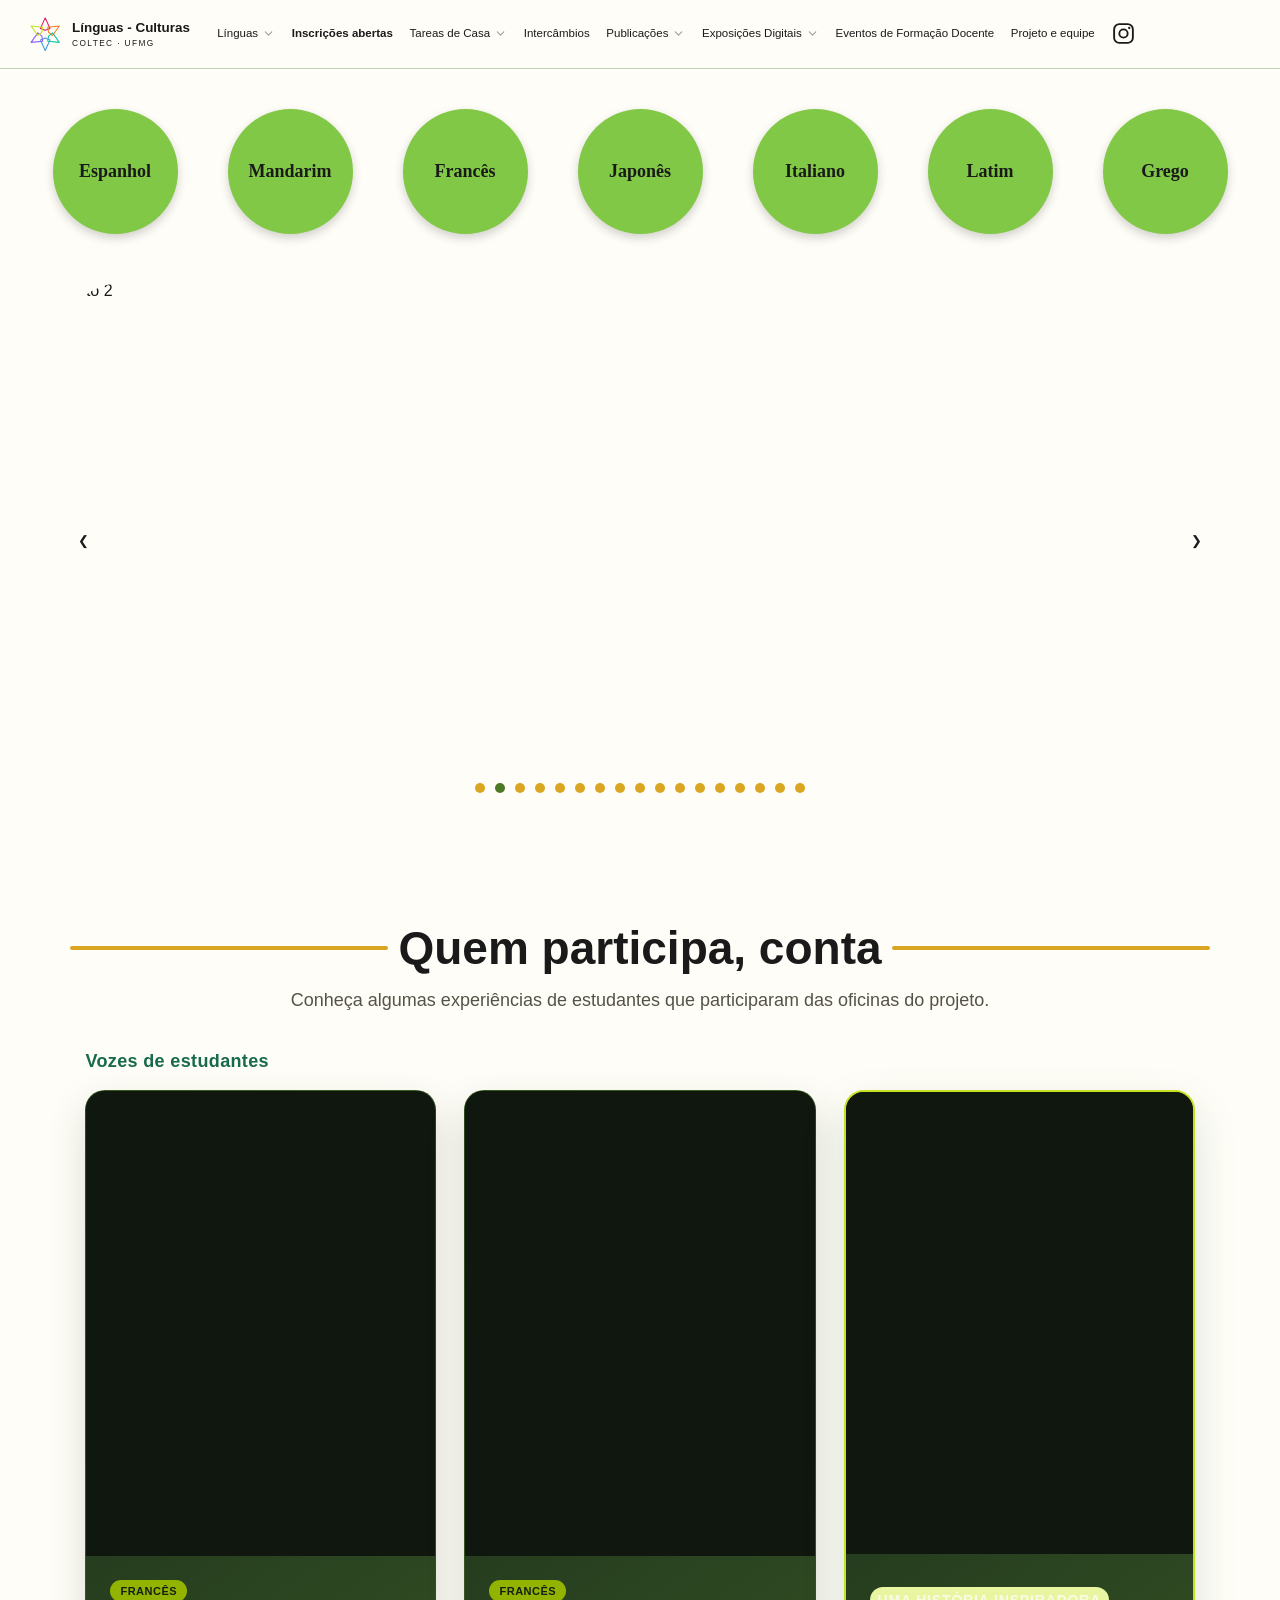
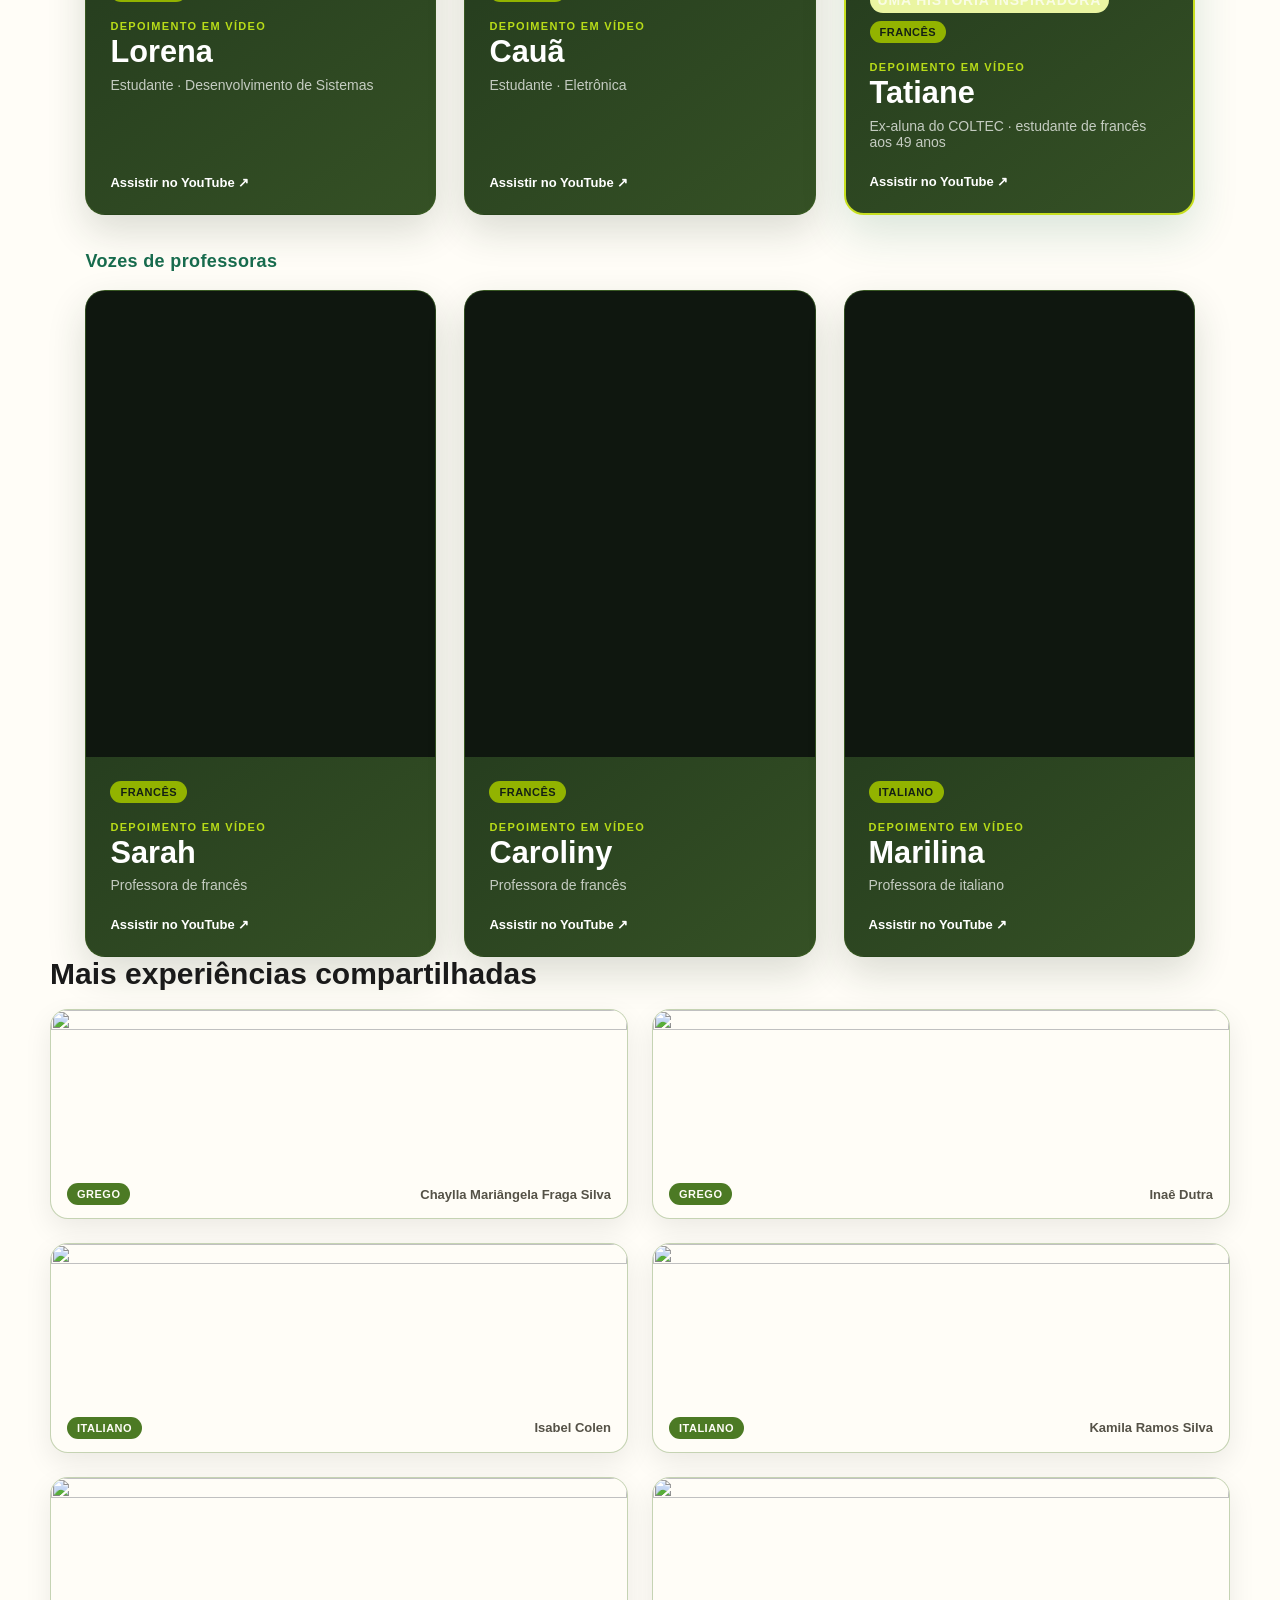
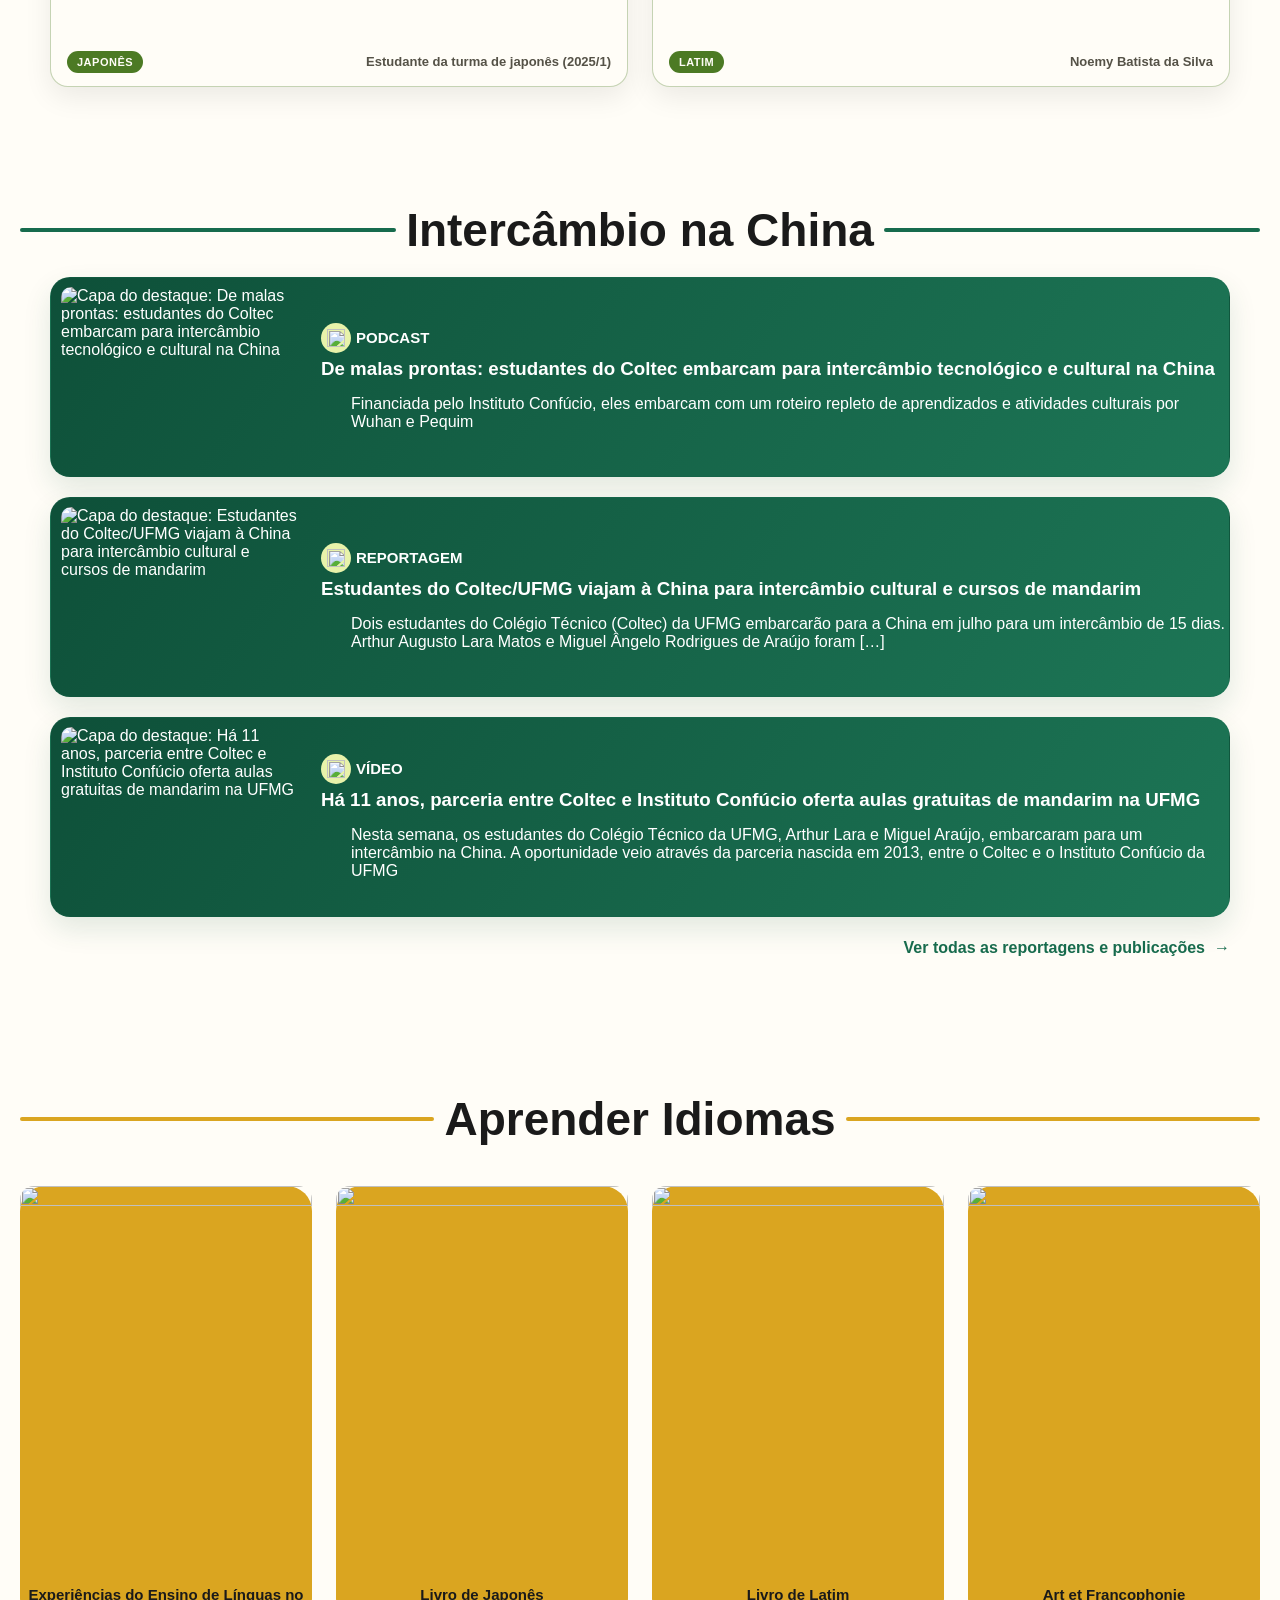
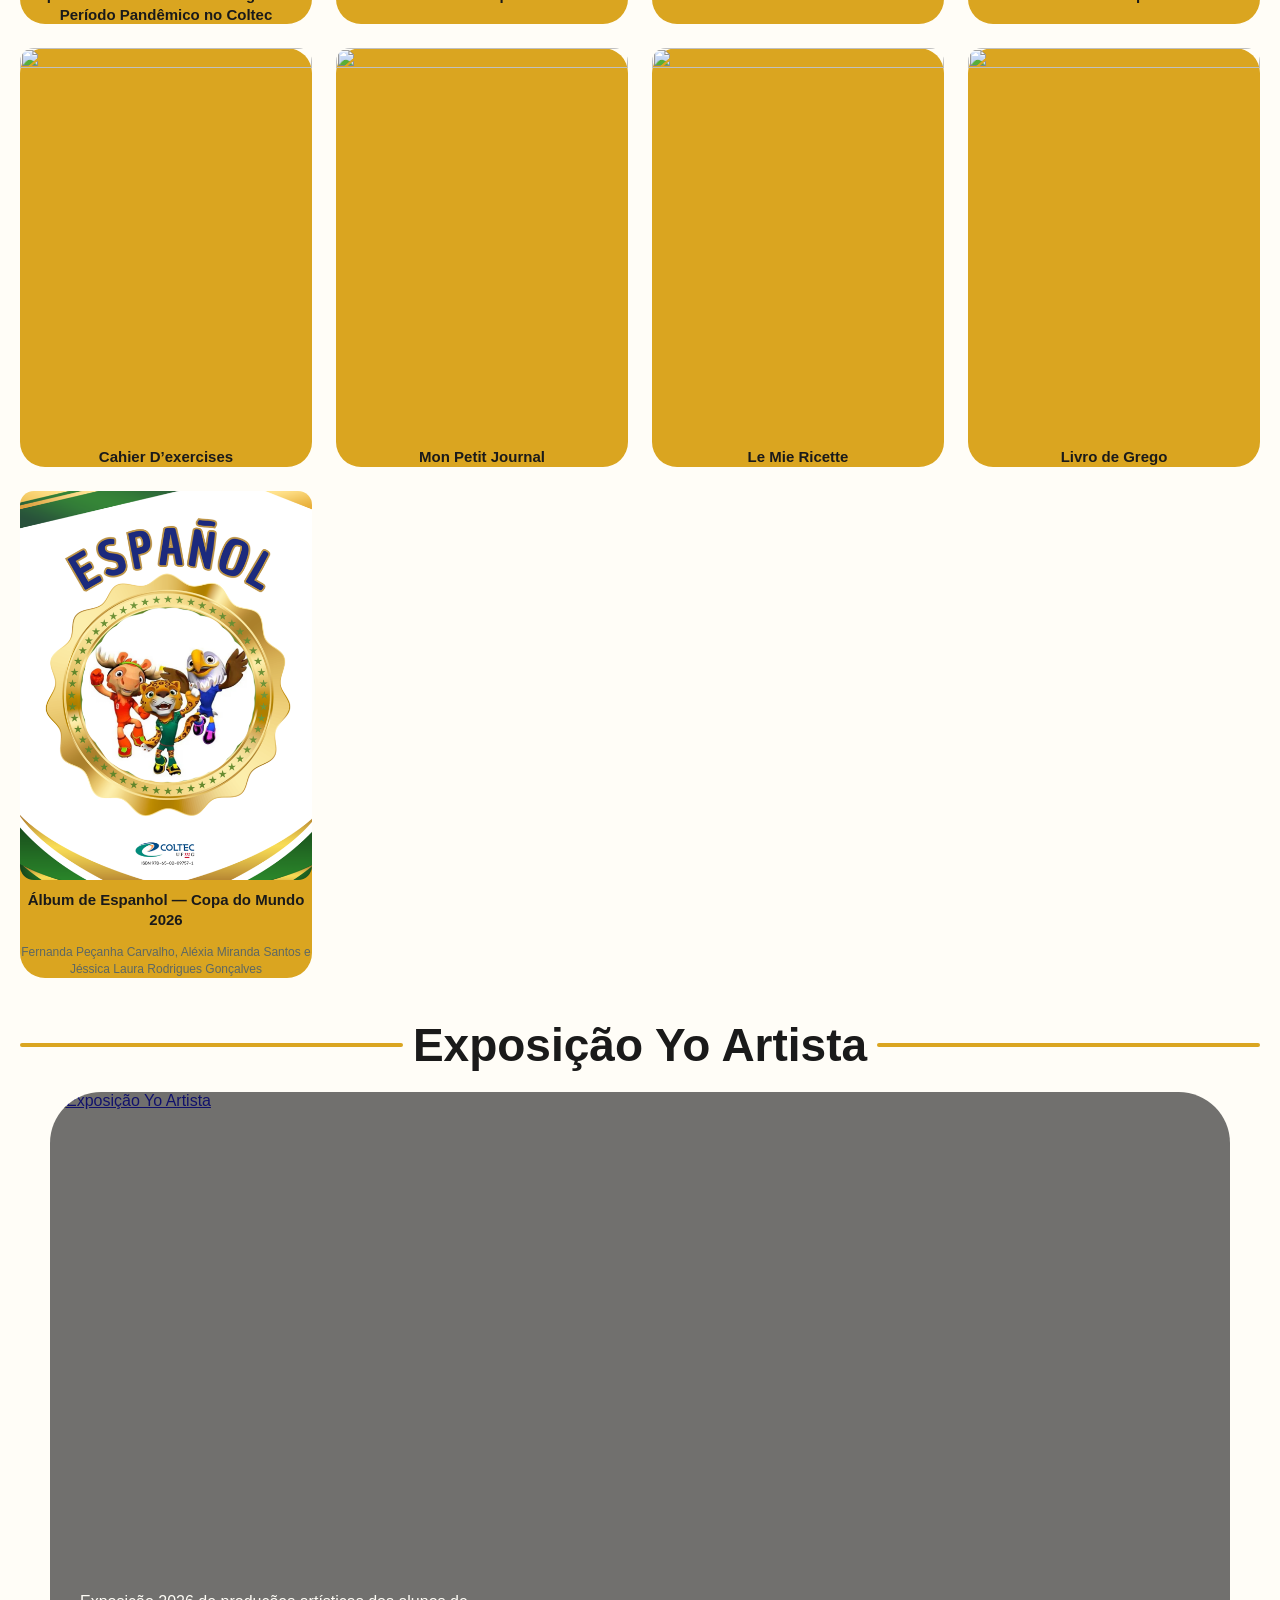
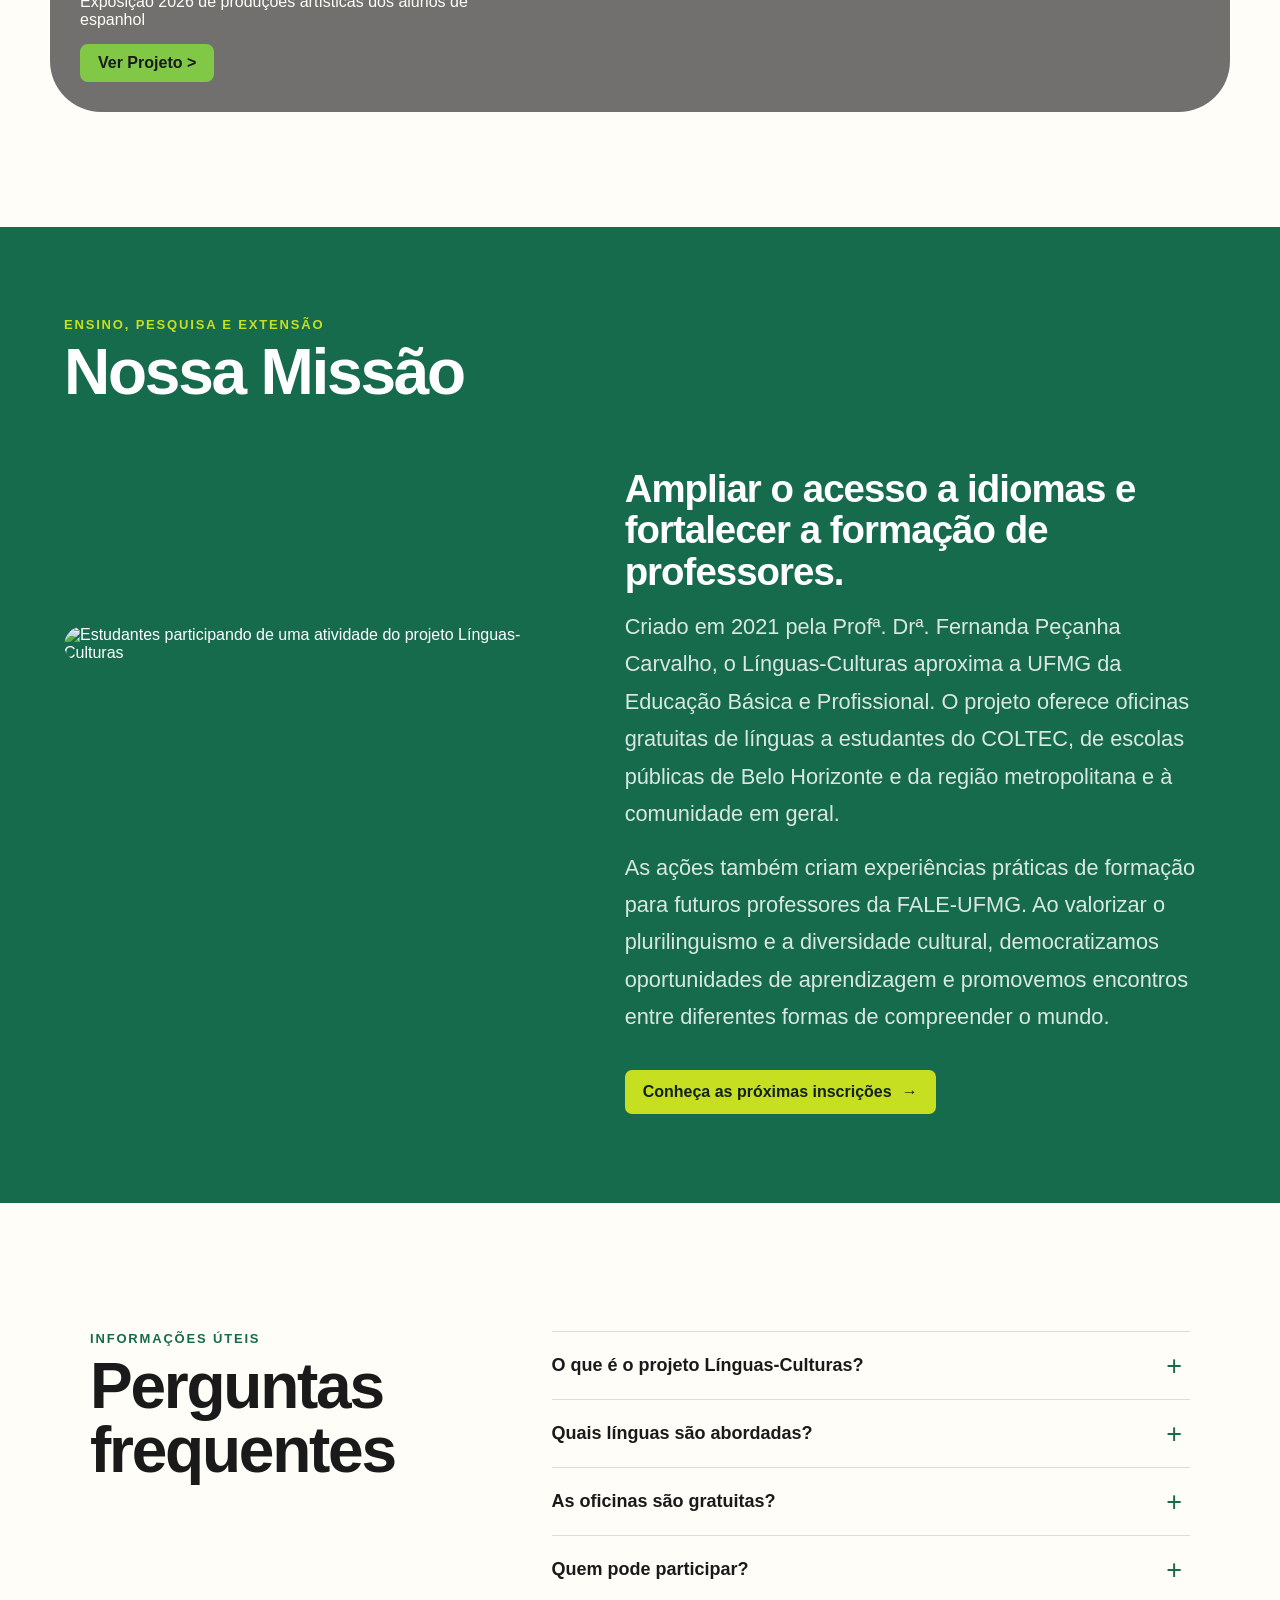
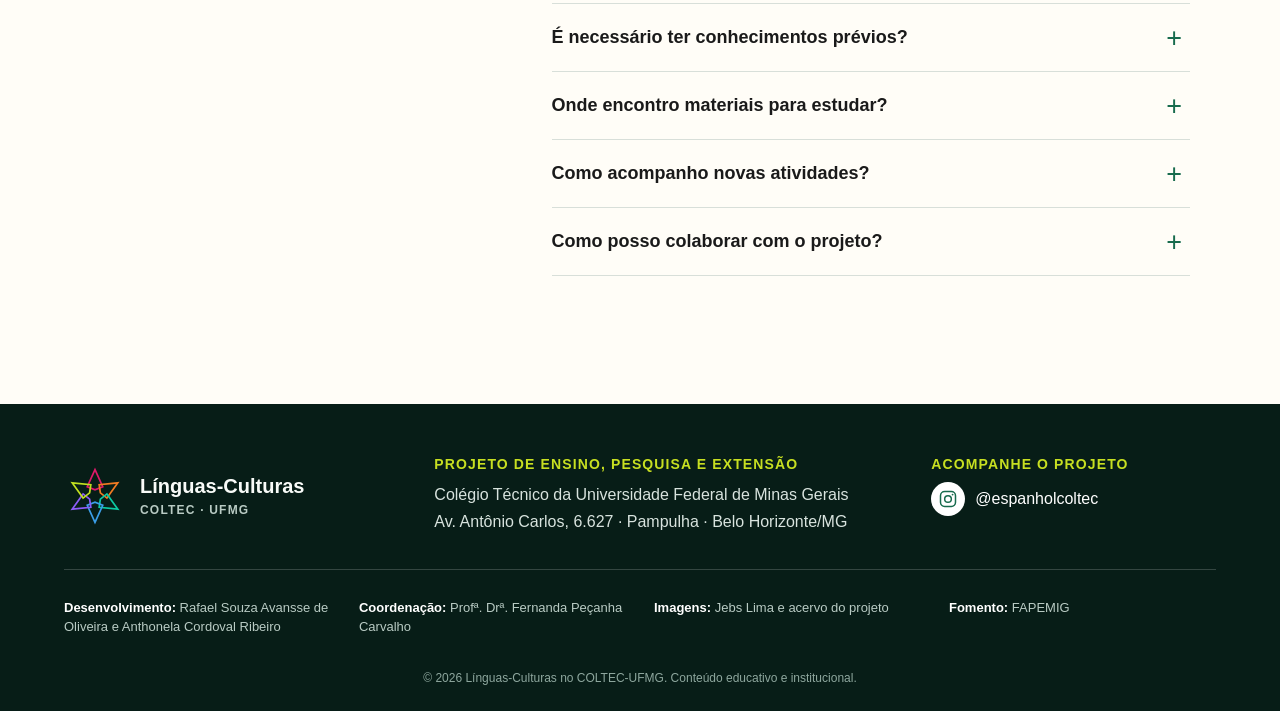
==== index.html @ 0e310c82 "Solicitações da Maestra" ====
<!DOCTYPE html>
<!--─── HTML ────────────────────────────────────────-->
<html lang="pt-BR">

<head>
  <meta charset="UTF-8" />
  <meta name="viewport" content="width=device-width, initial-scale=1.0" />
  <title>Línguas e Culturas — COLTEC · UFMG</title>
  <link rel="preconnect" href="https://fonts.googleapis.com">
  <link rel="preconnect" href="https://fonts.gstatic.com" crossorigin>
  <link href="https://fonts.googleapis.com/css2?family=Miranda+Sans:ital,wght@0,400..700;1,400..700&display=swap" rel="stylesheet">
<!--─── CSS ────────────────────────────────────────-->
<link rel="stylesheet" href="assets/css/index.css">
<link rel="stylesheet" href="assets/css/depoimentos.css">
</head>

  <!--INICIO DO CORPO DA PAGINA-->
<body>
    <!--Cabecalho-->
  <div data-site-header></div><script src="assets/js/site-header.js"></script>

  <section class="seletor-idiomas" aria-label="Escolha um idioma">
    <div class="filtro-idiomas fade-up">
      <a href="idioma-espanhol.html" class="circulo espanhol"><div class="circulo-inner"><div class="frente">Espanhol</div><div class="verso"></div></div></a>
      <a href="idioma-mandarim.html" class="circulo mandarim"><div class="circulo-inner"><div class="frente">Mandarim</div><div class="verso"></div></div></a>
      <a href="id-frances.html" class="circulo frances"><div class="circulo-inner"><div class="frente">Francês</div><div class="verso"></div></div></a>
      <a href="idioma-japones.html" class="circulo japones"><div class="circulo-inner"><div class="frente">Japonês</div><div class="verso"></div></div></a>
      <a href="idioma-italiano.html" class="circulo italiano"><div class="circulo-inner"><div class="frente">Italiano</div><div class="verso"></div></div></a>
      <a href="idioma-latim.html" class="circulo latim"><div class="circulo-inner"><div class="frente">Latim</div><div class="verso"></div></div></a>
      <a href="idioma-grego.html" class="circulo grego"><div class="circulo-inner"><div class="frente">Grego</div><div class="verso"></div></div></a>
    </div>
  </section>

  <!--Carrossel-->
  <section class="carrossel">
    <div class="custom-carousel">
      <div class="custom-track">
        <div class="carousel-slide foto-1"><img src="assets/fotos-carrossel/fernanda.webp" alt="Foto 1" /></div>
        <div class="carousel-slide foto-2"><img src="assets/fotos-carrossel/ana_ceu.webp" alt="Foto 2" /></div>
        <div class="carousel-slide foto-3"><img src="assets/fotos-carrossel/anthonela.webp" alt="Foto 3" /></div>
        <div class="carousel-slide foto-4"><img src="assets/fotos-carrossel/duda.webp" alt="Foto 4" /></div>
        <div class="carousel-slide foto-5"><img src="assets/fotos-carrossel/grego.webp" alt="Foto 5" /></div>
        <div class="carousel-slide foto-7"><img src="assets/fotos-carrossel/henrico (1).webp" alt="Foto 7" /></div>
        <div class="carousel-slide foto-8"><img src="assets/fotos-carrossel/japones (1).webp" alt="Foto 8" /></div>
        <div class="carousel-slide foto-9"><img src="assets/fotos-carrossel/jessica (1).webp" alt="Foto 9" /></div>
        <div class="carousel-slide foto-10"><img src="assets/fotos-carrossel/marilina.webp" alt="Foto 10" /></div>
        <div class="carousel-slide foto-11"><img src="assets/fotos-carrossel/pam.webp" alt="Foto 11" /></div>
        <div class="carousel-slide foto-12"><img src="assets/fotos-carrossel/ricardo.webp" alt="Foto 12" /></div>
        <div class="carousel-slide foto-13"><img src="assets/fotos-carrossel/carol.jpg" alt="Foto 13" /></div>
        <div class="carousel-slide foto-14"><img src="assets/fotos-carrossel/daniele.jpg" alt="Foto 14" /></div>
        <div class="carousel-slide foto-15"><img src="assets/fotos-carrossel/IMG_4451-_1_.png" alt="Foto 15" /></div>
        <div class="carousel-slide foto-16"><img src="assets/fotos-carrossel/jebs.jpg" alt="Foto 16" /></div>
        <div class="carousel-slide foto-17"><img src="assets/fotos-carrossel/rafael.png" alt="Foto 17" /></div>
        <div class="carousel-slide foto-18"><img src="assets/fotos-carrossel/carol-grego.jpg" alt="Foto 18" /></div>
      </div>
      <div class="carousel-dots"> </div>
      <button class="carousel-prev" type="button" aria-label="Foto anterior">❮</button>
      <button class="carousel-next" type="button" aria-label="Próxima foto">❯</button>
    </div>
  </section>

  <div data-depoimentos-section data-idioma="todos"></div>

  <h1 id="titulo-destaques" class="subtitulo subtitulo-intercambio">Intercâmbio na China</h1>
  <section class="secao-destaques" aria-labelledby="titulo-destaques">
    <div id="lista-destaques" aria-live="polite"></div>
    <a class="destaques-link" href="reportagens.html">Ver todas as reportagens e publicações <span aria-hidden="true">→</span></a>
  </section>

  <!--SUBTITULO LIVROS DIDATICOS-->
  <h1 class="subtitulo">Aprender Idiomas</h1>

  <!--LIVROS DIDATICOS-->
  <section class="secaoCatalogo">

    <a href="https://canva.link/788x2d17g5bq5nb" class="livro pandemico">
      <img src="assets/capas/Experiências Ensino.png" class="imgCard">
      <h3>Experiências do Ensino de Línguas no Período Pandêmico no Coltec</h3>
    </a>
            
    <a href="https://www.canva.com/design/DAGtP_79ueA/U49dBBzpc4t1j-dWX_SzJw/watch" class="livro japones">
      <img src="assets/capas/Japonês.png" class="imgCard">
        <h3>Livro de Japonês</h3>
    </a>

    <a href="https://www.canva.com/design/DAG1BTAJ6g4/Dkw4XLGzykUfz0pf45yYiQ/view?utm_content=DAG1BTAJ6g4&utm_campaign=designshare&utm_medium=link&utm_source=viewer" class="livro latim">
        <img src="assets/capas/Latim.png" class="imgCard">
        <h3>Livro de Latim</h3>
    </a>

    <a href="https://www.canva.com/design/DAGcUe5GBx8/ccynI9bwmA5rFbpj74rDLg/view?utm_content=DAGcUe5GBx8&utm_campaign=designshare&utm_medium=link2&utm_source=uniquelinks&utlId=h8fc10f5804" class="livro frances1">
        <img src="assets/capas/Art Et Francophonie.png" class="imgCard">
        <h3>Art et Francophonie</h3>
    </a>

    <a href="https://canva.link/sbq6r8u1sbddaed" class="livro frances2">
        <img src="assets/capas/Cahier d'exercices.png" class="imgCard">
        <h3>Cahier D’exercises</h3>
    </a>

    <a href="https://canva.link/8gpqfusxzfwbzjs" class="livro frances3">
        <img src="assets/capas/monpetitcapa.png" class="imgCard">
        <h3>Mon Petit Journal</h3>
    </a>

    <a href="https://canva.link/j2bdy8hd3iyn6xa" class="livro italiano">
        <img src="assets/capas/italiano.jpg" class="imgCard">
        <h3>Le Mie Ricette</h3>
    </a>

    <a href="https://www.canva.com/design/DAGtP-W00qU/gAGPW6OIVhLmpRs0b24SXg/view?utm_content=DAGtP-W00qU&utm_campaign=designshare&utm_medium=link&utm_source=viewer" class="livro grego">
        <img src="assets/capas/Grego Antigo.png" class="imgCard">
        <h3>Livro de Grego</h3>
    </a>

    <a href="https://canva.link/espanholalbum" class="livro espanhol" target="_blank" rel="noopener noreferrer">
        <img src="assets/capas/albumEspanhol.png" class="imgCard" alt="Capa do álbum de figurinhas de espanhol">
        <h3>Álbum de Espanhol — Copa do Mundo 2026</h3>
        <p class="livro-creditos">Fernanda Peçanha Carvalho, Aléxia Miranda Santos e Jéssica Laura Rodrigues Gonçalves</p>
    </a>

  </section>

  <!--EXPOSICAO YO ARTISTA-->
<h1 class="subtitulo">Exposição Yo Artista</h1>
<div class="banner">
    <a href="yoartista2026.html" class="bannerLink">
        <img src="assets/imagens/yo_artista.png" class="imgBanner" alt="Exposição Yo Artista">
        <div class="bannerContent">
            <p>Exposição 2026 de produções artísticas dos alunos de espanhol</p>
            <span class="bannerButton">Ver Projeto > </span>
        </div>
    </a>
</div>

  <section class="mission-section" aria-labelledby="missao-title">
    <div class="mission-heading">
      <p>Ensino, pesquisa e extensão</p>
      <h1 id="missao-title">Nossa Missão</h1>
    </div>
    <div class="presentation">
      <div class="presImg">
          <img src="assets/imagens/missao.webp" alt="Estudantes participando de uma atividade do projeto Línguas-Culturas">
      </div>
      <div class="presContent">
          <p class="presEffect">Ampliar o acesso a idiomas e fortalecer a formação de professores.</p>
          <p class="text">Criado em 2021 pela Profª. Drª. Fernanda Peçanha Carvalho, o Línguas-Culturas aproxima a UFMG da Educação Básica e Profissional. O projeto oferece oficinas gratuitas de línguas a estudantes do COLTEC, de escolas públicas de Belo Horizonte e da região metropolitana e à comunidade em geral.</p>
          <p class="text">As ações também criam experiências práticas de formação para futuros professores da FALE-UFMG. Ao valorizar o plurilinguismo e a diversidade cultural, democratizamos oportunidades de aprendizagem e promovemos encontros entre diferentes formas de compreender o mundo.</p>
          <a class="mission-link" href="inscricoes.html">Conheça as próximas inscrições <span aria-hidden="true">→</span></a>
      </div>
    </div>
  </section>

  <section class="faq-section" aria-labelledby="faq-title">
    <div class="faq-heading"><p>Informações úteis</p><h2 id="faq-title">Perguntas frequentes</h2></div>
    <div class="faq-list">
      <details><summary>O que é o projeto Línguas-Culturas?</summary><p>É um projeto de ensino, pesquisa e extensão do COLTEC-UFMG que promove oficinas, materiais didáticos, produções culturais e ações de formação docente.</p></details>
      <details><summary>Quais línguas são abordadas?</summary><p>O projeto trabalha com espanhol, francês, italiano, mandarim e alemão. Em períodos específicos, também oferece atividades de grego antigo, latim e japonês.</p></details>
      <details><summary>As oficinas são gratuitas?</summary><p>Sim. As oficinas oferecidas pelo projeto são gratuitas. As vagas e os públicos atendidos podem variar em cada edição.</p></details>
      <details><summary>Quem pode participar?</summary><p>As ações atendem estudantes do COLTEC-UFMG, de escolas públicas de Belo Horizonte e região metropolitana e, conforme a oferta, pessoas da comunidade em geral.</p></details>
      <details><summary>É necessário ter conhecimentos prévios?</summary><p>Nem sempre. Cada chamada informa o nível, o público e eventuais pré-requisitos da oficina. Consulte a página de inscrições antes de se candidatar.</p></details>
      <details><summary>Onde encontro materiais para estudar?</summary><p>A seção <a href="reportagens.html#livros">Livros de Línguas</a> reúne os materiais didáticos do projeto. As páginas de cada idioma também apresentam publicações específicas.</p></details>
      <details><summary>Como acompanho novas atividades?</summary><p>Acompanhe os destaques deste site e o perfil <a href="https://www.instagram.com/espanholcoltec/" target="_blank" rel="noopener noreferrer">@espanholcoltec</a> no Instagram.</p></details>
      <details><summary>Como posso colaborar com o projeto?</summary><p>Entre em contato pelo Instagram ou pelos canais institucionais do COLTEC-UFMG para apresentar propostas de parceria, pesquisa ou atividades culturais.</p></details>
    </div>
  </section>

  <!--Aqui, adicionarei a proxima secao HTML-->
  
  <!--─── JAVASCRIPT ────────────────────────────────────────-->
<script src="assets/js/index.js"></script>
<script src="assets/js/depoimentos.js"></script>
</body>
</html>
---- assets/css/index.css ----
/* ── RESET GLOBAL ─────────────────────────────────────────────────────── */
    *, *::before, *::after { box-sizing: border-box; margin: 0; padding: 0; }

    :root {
      /* Paleta principal */
      --color-verde-vibrante: #81c846;
      --color-dourado: #daa520;
      --color-verde-escuro: #4c7a24;
      --color-dourado-escuro: #8b6c14;
      --color-creme: #fffdf7;
      --color-preto: #1a1a1a;

      /* Cores por funcao */
      --color-background: var(--color-creme);
      --color-surface: var(--color-creme);
      --color-text: var(--color-preto);
      --color-link: var(--color-verde-escuro);
      --color-border: rgba(76, 122, 36, 0.32);
      --color-hover: rgba(129, 200, 70, 0.18);
      --color-focus: var(--color-verde-escuro);

      /* Compatibilidade com os componentes existentes */
      --black:    var(--color-preto);
      --white:    var(--color-surface);
      --muted:    var(--color-verde-escuro);
      --border:   var(--color-border);
      --hover-bg: var(--color-hover);
      --ease:     cubic-bezier(0.4, 0, 0.2, 1);
      --font:     'Miranda Sans', sans-serif;
    }

    body {
      font-family: var(--font);
      color: var(--color-text);
      background: var(--color-background);
      -webkit-font-smoothing: antialiased;
    }
    /*----------------------------------------------- CSS DO CABEÇALHO -----------------------------------------------*/
    /* ── HEADER ─────────────────────────────────────────────────────── */
    header {
      background: transparent;
      border-bottom: 1px solid var(--border);
      position: relative;
      z-index: 100;
    }

    .header-inner {
      width: 100%;
      padding: 0 4%;
      height: 68px;
      display: flex;
      align-items: center;
      gap: 8px;
    }

    /* ── LOGO ───────────────────────────────────────────────────────── */
    .header-inner .logo {
      display: flex;
      align-items: center;
      gap: 8px;
      text-decoration: none;
      flex-shrink: 0;
      margin-right: 3%;
    }

    .header-inner .logo-mark {
      width: clamp(44px, 4vw, 52px);
      height: clamp(44px, 4vw, 52px);
      flex-shrink: 0;
      display: block;
    }

    .header-inner .logo-name {
      font-size: clamp(14px, 1.2vw, 17px);
      font-weight: 600;
      color: var(--color-preto);
      display: block;
    }

    .header-inner .logo-sub {
      font-size: clamp(9px, 0.7vw, 10px);
      font-weight: 500;
      color: var(--color-preto);
      letter-spacing: 1.4px;
      text-transform: uppercase;
      margin-top: 3px;
      display: block;
    }

    /* ── NAV (desktop) ──────────────────────────────────────────────── */
    .header-inner nav {
      display: flex;
      align-items: stretch;
      height: 100%;
      flex: 1;
    }

    .header-inner .nav-item {
      position: relative;
      display: flex;
      align-items: center;
    }

    .header-inner .nav-link {
      display: flex;
      align-items: center;
      gap: 4px;
      padding: 0 clamp(8px, 1.2vw, 16px);
      font-size: clamp(12px, 1vw, 13.5px);
      font-weight: 500;
      color: var(--muted);
      text-decoration: none !important;
      cursor: pointer;
      height: 100%;
      border-bottom: 2px solid transparent;
      transition: color 0.2s var(--ease), border-color 0.2s var(--ease);
      white-space: nowrap;
      user-select: none;
    }

    .header-inner .nav-item:hover > .nav-link {
      color: var(--black);
      border-bottom-color: var(--black);
    }

    .header-inner .chevron {
      width: 13px;
      height: 13px;
      opacity: 0.4;
      transition: transform 0.2s var(--ease);
      flex-shrink: 0;
    }

    .header-inner .nav-item:hover > .nav-link .chevron {
      transform: rotate(180deg);
      opacity: 0.7;
    }

    /* ── DROPDOWN ───────────────────────────────────────────────────── */
    .header-inner .dropdown {
      position: absolute;
      top: calc(100% + 1px);
      left: 0;
      background: var(--white);
      border: 1px solid var(--border);
      border-top: 3px solid var(--color-verde-vibrante);
      border-radius: 0 0 10px 10px;
      min-width: 200px;
      padding: 6px 0;
      box-shadow: 0 12px 32px rgba(0,0,0,0.1);
      z-index: 9999;
      opacity: 0;
      pointer-events: none;
      transform: translateY(-6px);
      transition: opacity 0.3s var(--ease), transform 0.3s var(--ease);
    }

    /* evita que dropdowns nos últimos itens “escapem” para fora da tela */
    .header-inner .nav-item:last-child .dropdown,
    .header-inner .nav-item:nth-last-child(2) .dropdown {
      left: auto;
      right: 0;
    }

    /* ponte invisível entre o nav-link e o dropdown para o mouse não "cair" */
    .header-inner .nav-item::after {
      content: '';
      position: absolute;
      top: 100%;
      left: 0;
      width: 100%;
      height: 12px;
    }

    .header-inner .nav-item:hover .dropdown {
      opacity: 1;
      pointer-events: all;
      transform: translateY(0);
      transition-delay: 0s;
      z-index: 2;
    }

    .header-inner .nav-item:not(:hover) .dropdown {
      transition-delay: 0s;
    }

    .header-inner .dropdown-link {
      display: block;
      padding: 10px 20px;
      font-size: 13.5px;
      color: var(--color-text);
      text-decoration: none !important;
      transition: background 0.15s;
    }

    .header-inner .dropdown-link:hover {
      background: var(--hover-bg);
      color: var(--black);
    }

    .header-inner .dropdown-divider {
      height: 1px;
      background: var(--border);
      margin: 4px 0;
    }

    /* Línguas em grid */
    .header-inner .dropdown.languages {
      min-width: 240px;
      padding: 10px;
    }

    .header-inner .dd-section-label {
      font-size: 10px;
      font-weight: 500;
      letter-spacing: 1.2px;
      text-transform: uppercase;
      color: var(--muted);
      padding: 2px 8px 8px;
    }

    .header-inner .lang-grid {
      display: grid;
      grid-template-columns: 1fr 1fr;
      gap: 2px;
    }

    .header-inner .lang-chip {
      display: block;
      padding: 8px 10px;
      border-radius: 6px;
      font-size: 13px;
      color: var(--color-text);
      text-decoration: none;
      transition: background 0.15s;
    }

    .header-inner .lang-chip:hover {
      background: var(--hover-bg);
      color: var(--black);
    }

    /* evita cor azul herdada de temas/plugins do WordPress */
    header .nav-link,
    header .nav-link:link,
    header .nav-link:visited {
      color: var(--color-preto) !important;
    }

    header .nav-item:hover > .nav-link,
    header .nav-item:hover > .nav-link:visited {
      color: var(--color-verde-vibrante) !important;
      border-bottom-color: var(--color-verde-vibrante);
    }

    header .dropdown-link,
    header .dropdown-link:link,
    header .dropdown-link:visited,
    header .lang-chip,
    header .lang-chip:link,
    header .lang-chip:visited,
    header .mobile-link,
    header .mobile-link:link,
    header .mobile-link:visited,
    header .mobile-sub a,
    header .mobile-sub a:link,
    header .mobile-sub a:visited {
      color: var(--color-text) !important;
    }

    header .mobile-link,
    header .mobile-link:link,
    header .mobile-link:visited {
      color: var(--black) !important;
    }

    /* ── HAMBÚRGUER ─────────────────────────────────────────────────── */
    .hamburger {
      display: none;           /* escondido no desktop */
      flex-direction: column;
      justify-content: center;
      gap: 5px;
      width: 36px;
      height: 36px;
      cursor: pointer;
      margin-left: auto;
      background: none;
      border: none;
      padding: 4px;
    }

    .hamburger span {
      display: block;
      height: 2px;
      background: var(--color-preto);
      border-radius: 2px;
      transition: transform 0.25s var(--ease), opacity 0.2s;
    }

    /* animação → X quando aberto */
    .hamburger.open span:nth-child(1) { transform: translateY(7px) rotate(45deg); }
    .hamburger.open span:nth-child(2) { opacity: 0; }
    .hamburger.open span:nth-child(3) { transform: translateY(-7px) rotate(-45deg); }

    /* ── MENU MOBILE ────────────────────────────────────────────────── */
    .mobile-menu {
      display: none;           /* escondido no desktop */
      position: absolute;
      top: 68px;
      left: 0;
      width: 100%;
      background: #ffffff;
      border-top: 1px solid var(--border);
      border-bottom: 1px solid var(--border);
      overflow-y: auto;
      max-height: calc(100vh - 68px);
    }

    .mobile-menu.open { display: block; }

    /* item simples */
    .mobile-menu .mobile-link {
      display: block;
      padding: 14px 6%;
      min-height: 44px;
      font-size: 15px;
      font-weight: 500;
      color: var(--black);
      text-decoration: none;
      border-bottom: 1px solid var(--border);
      cursor: pointer;
      user-select: none;
    }

    .mobile-menu .mobile-link:hover { background: var(--hover-bg); }

    /* grupo com submenu */
    .mobile-menu .mobile-group summary {
      display: flex;
      align-items: center;
      justify-content: space-between;
      padding: 14px 6%;
      min-height: 44px;
      font-size: 15px;
      font-weight: 500;
      color: var(--black);
      border-bottom: 1px solid var(--border);
      cursor: pointer;
      list-style: none;
      user-select: none;
    }

    .mobile-menu .mobile-group summary::-webkit-details-marker { display: none; }

    .mobile-menu .mobile-group summary svg {
      width: 14px;
      height: 14px;
      opacity: 0.4;
      transition: transform 0.2s var(--ease);
    }

    .mobile-menu .mobile-group[open] summary svg { transform: rotate(180deg); opacity: 0.7; }

    .mobile-menu .mobile-sub {
      background: #ffffff;
      border-bottom: 1px solid var(--border);
    }

    .mobile-menu .mobile-sub a {
      display: block;
      padding: 11px 8%;
      min-height: 44px;
      font-size: 14px;
      color: var(--color-text) !important;
      text-decoration: none !important;
      border-bottom: 1px solid var(--border);
    }

    .mobile-menu .mobile-sub a:last-child { border-bottom: none; }
    .mobile-menu .mobile-sub a:hover { color: var(--black); }

    /* tablet e telas médias: prioriza menu hambúrguer para evitar quebra do nav */
    @media (max-width: 1024px) {
      header .header-inner nav { display: none !important; }
      header .hamburger { display: flex !important; }
      header { position: relative; } /* para o menu mobile se posicionar certo */
      .header-inner { height: 64px; }
      .mobile-menu {
        top: 64px;
        max-height: calc(100vh - 64px);
      }

      /* Mantém todo o dropdown mobile branco, inclusive grupos abertos e links. */
      header .mobile-menu,
      header .mobile-menu .mobile-group,
      header .mobile-menu .mobile-group summary,
      header .mobile-menu .mobile-sub,
      header .mobile-menu .mobile-sub a,
      header .mobile-menu .mobile-link {
        background-color: #ffffff !important;
      }
    }

    /* mobile menor: reduz ruído visual do logo e preserva espaço útil */
    @media (max-width: 480px) {
      .header-inner { padding: 0 5%; }
      .logo { gap: 10px; margin-right: 0; }
      .logo-mark {
        width: 36px;
        height: 36px;
      }
      .logo-sub { display: none; }
      .logo-name { font-size: 13px; }
      .hamburger {
        width: 40px;
        height: 40px;
      }
    }

    @media (prefers-reduced-motion: reduce) {
      *, *::before, *::after {
        animation: none !important;
        transition: none !important;
        scroll-behavior: auto !important;
      }
    }

    .nav-link:focus-visible,
    .dropdown-link:focus-visible,
    .mobile-link:focus-visible,
    .mobile-sub a:focus-visible,
    .mobile-group summary:focus-visible,
    .hamburger:focus-visible {
      outline: 3px solid var(--color-focus);
      outline-offset: 2px;
    }

    /*----------------------------------------------- CSS DO SELETOR DE IDIOMAS -----------------------------------------------*/
    .seletor-idiomas .cabecalho {
        font-family: "Miranda Sans", Times, serif !important;
        letter-spacing: 2px;
        font-size: 45px;
        color: var(--color-text);
        margin-top: 40px;
        text-align: center;
        font-weight: bold;
    }
    .seletor-idiomas .filtro-idiomas {
        display: flex;
        justify-content: center;
        gap: clamp(12px, 4vw, 50px);
        margin: clamp(22px, 4vw, 40px) auto 0;
        padding: 0 4vw;
        flex-wrap: wrap;
    }
    .seletor-idiomas .circulo {
        display: inline-block;
        width: clamp(84px, 11vw, 125px);
        height: clamp(84px, 11vw, 125px);
        perspective: 1000px;
        text-decoration: none;
    }
    .seletor-idiomas .circulo-inner {
        width: 100%;
        height: 100%;
        position: relative;
        transform-style: preserve-3d;
        transition: transform 0.6s;

        border-radius: 50%;
    }
    .seletor-idiomas .circulo.animando .circulo-inner {
        transform: rotateY(180deg) scale(1.05);
    }
    .seletor-idiomas .frente, .seletor-idiomas .verso {
        color: var(--color-preto);
        background-color: var(--color-verde-vibrante);
        position: absolute;
        width: 100%;
        height: 100%;

        border-radius: 50%;
        box-shadow: 0 4px 10px rgba(26, 26, 26, 0.2);
        backface-visibility: hidden;

        display: flex;
        align-items: center;
        justify-content: center;

        font-weight: bold;
        font-size: clamp(13px, 1.5vw, 18px);
        font-family: "Miranda Sans", Times, serif;
    }
    .seletor-idiomas .espanhol .verso {
        background-image: url(https://cdn-icons-png.flaticon.com/512/197/197593.png);
        background-size: cover;
        background-position: center;
        background-repeat: no-repeat;
        transform: rotateY(180deg);
    }
    .seletor-idiomas .frances .verso {
        background-image: url(../icons/francophonart.jpeg);
        background-size: cover;
        background-position: center;
        background-repeat:no-repeat;
        transform: rotateY(180deg);
    }
    .seletor-idiomas .mandarim .verso {
        background-image: url(https://cdn-icons-png.flaticon.com/512/197/197375.png);
        background-size: cover;
        background-position: center;
        background-repeat:no-repeat;
        transform: rotateY(180deg);
    }
    .seletor-idiomas .japones .verso {
        background-image: url(https://cdn-icons-png.flaticon.com/512/197/197604.png);
        background-size: cover;
        background-position: center;
        background-repeat:no-repeat;
        transform: rotateY(180deg);
    }
    .seletor-idiomas .italiano .verso {
        background-image: url(https://encrypted-tbn0.gstatic.com/images?q=tbn:ANd9GcSc4ItvnXU5d6JQX3hrfbemeK7Na8lr5uIenA&s);
        background-size: cover;
        background-position: center;
        background-repeat:no-repeat;
        transform: rotateY(180deg);
    }
    .seletor-idiomas .latim .verso {
        background-image: url(https://upload.wikimedia.org/wikipedia/commons/d/d3/Roman_Empire_Flag.png);
        background-size: cover;
        background-position: center;
        background-repeat:no-repeat;
        transform: rotateY(180deg);
    }
    .seletor-idiomas .grego .verso {
        background-image: url(https://encrypted-tbn0.gstatic.com/images?q=tbn:ANd9GcT28GqF1oJPJ5HyCKljpvMF51lZC01Oxdv2sQ&s);
        background-size: cover;
        background-position: center;
        background-repeat:no-repeat;
        transform: rotateY(180deg);
    }

    /* Animacoes */
    .seletor-idiomas .fade-up {
        opacity: 0;
        transform: translateY(20px);

        animation: fadeUp 1s ease forwards;
        animation-delay: 0.3s;
    }
    @keyframes fadeUp {
        to {
            opacity: 1;
            transform: translateY(0);
        }
    }

    /*----------------------------------------------- CSS DO CARROSSEL -----------------------------------------------*/
    
   .custom-carousel {
        position: relative;
        width: min(1180px, 92vw);
        max-width: none;
        margin: clamp(28px, 5vw, 48px) auto 0;
        overflow: hidden;
    }
    .custom-track {
        display: flex;
        transition: transform 0.6s ease;
        border-radius: clamp(24px, 6vw, 80px) clamp(16px, 3vw, 40px);
        height: 100%;
    }
    .carousel-slide {
        min-width: 100%;
        flex: 0 0 100%;
        border-radius: inherit;
    }
    .carousel-slide img {
        display: block;
        width: 100%;
        height: clamp(240px, 38vw, 520px);
        object-fit: cover;
        border-radius: inherit;
        object-position: center center;
    }

    /* Ajuste individual por foto */
    .foto-1 img { object-position: center 30%; }
    .foto-2 img { object-position: center 30%; }
    .foto-3 img { object-position: center 25%; }
    .foto-4 img { object-position: center 40%; }
    .foto-5 img { object-position: center 30%; }  
    .foto-7 img { object-position: 40% 45%; }
    .foto-8 img { object-position: center 10%; }
    .foto-10 img { object-position: center 40%; }
    .foto-11 img { object-position: center 30%; }
    .foto-12 img { object-position: center 30%; }
    .foto-13 img { object-position: center 35%; }
    .foto-14 img { object-position: 40% center; }
    .foto-15 img { object-position: center 30%; }
    .foto-16 img { object-position: 60% center; }
    .foto-17 img { object-position: center 30%; }
    .foto-18 img { object-position: center 30%; }


    .carousel-prev, .carousel-next {
        position: absolute;
        top: 50%;
        transform: translateY(-50%);
        transition: transform 0.2s ease;
        background: var(--color-creme);
        color: var(--color-preto);
        border: none;
        width: 44px;
        height: 44px;
        border-radius: 50%;
        cursor: pointer;
    }
    .carousel-prev:hover, .carousel-next:hover {
        transform: translateY(-50%) scale(1.05);
    }
    .carousel-prev { left: 10px; }
    .carousel-next { right: 10px; }

    .carousel-dots {
        text-align: center;
        margin-top: 10px;
    }
    .carousel-dots button {
        display: inline-block;
        width: 10px;
        height: 10px;
        padding: 0;
        margin: 5px;
        background: var(--color-dourado);
        border: 0;
        border-radius: 50%;
        cursor: pointer;
        transition: background 0.3s;
        position: relative;
    }
    .carousel-dots button.active {
        background: var(--color-verde-escuro);
    }

    .circulo:focus-visible,
    .carousel-prev:focus-visible,
    .carousel-next:focus-visible,
    .carousel-dots button:focus-visible,
    .livro:focus-visible,
    .destaque:focus-visible,
    .bannerLink:focus-visible {
        outline: 3px solid var(--color-focus);
        outline-offset: 4px;
    }

    /*----------------------------------------------- CSS DOS DESTAQUES -----------------------------------------------*/
    .subtitulo {
        /*Ativa display flexivel para o subtitulo*/
        display: flex;
        justify-content: center;
        align-items: center;
        position: relative;
        color: var(--color-text);
        font-family: "Miranda Sans", Helvetica, sans-serif;
        font-weight: bold;
        text-align: center;
        gap: 10px;
        padding: clamp(18px, 4vw, 38px) 3vw;
        font-size: clamp(27px, 4vw, 46px);
    }
    /*Atribui estilo aos containers antes (a esquerda) e depois (a direita) de subtitulo*/
    .subtitulo::before, .subtitulo::after {
        content:"";
        border-radius: 10px;
        align-items: center;
        flex: 1;
        height: 4px;
        background: var(--color-dourado);
    }

    .destaque {
        font-family: "Miranda Sans", Helvetica, sans-serif;
        color: var(--color-text);
        background-color: var(--color-dourado);
        text-decoration: none;

        min-height: 200px;
        height: auto;
        border-radius: 20px;

        display: grid;
        grid-template-columns: minmax(180px, 250px) minmax(0, 1fr);
        align-items: center;

        margin-top: 20px;
        overflow: hidden;
        margin-left: 25px;
        margin-right: 25px;

        transition: transform 0.2s ease, box-shadow 0.2s ease;
        cursor: pointer;
    }
    #lista-destaques {
        display: grid;
        gap: 20px;
        width: min(1180px, 94vw);
        margin: 0 auto;
    }
    #lista-destaques .destaque {
        margin: 0;
    }
    .destaque--sem-capa {
        grid-template-columns: 1fr;
    }
    .destaque:hover {
        color: var(--color-text);
        transform: scale(1.02);
        box-shadow: 0 8px 20px rgba(26, 26, 26, 0.2);
        text-decoration: none !important;
    }
    .imgMain {
        margin-left: 10px;
        width: calc(100% - 10px);
        height: 90%;
        object-fit: cover;
        border-radius: 10px;
    }
    .destaque-content {
        padding-left: 20px;
        display: flex;
        flex-direction: column;
        justify-content: center;
    }
    .destaque-content h3 {
        margin-top: 0px;
        margin-bottom: 15px;
    }
    .descricao {
        color: var(--color-text);
        margin-left: 30px;
    }
    .categoria {
        color: var(--color-text);
        display: flex;
        align-items: center;
        gap: 5px;
        margin-bottom: 5px;
        margin-top: 0px;
    }
    .icon {
        display: inline-flex;
        align-items: center;
        justify-content: center;
        padding: 6px;

        background-color: var(--color-creme);
        border-radius: 50%;
    }
    .icon img {
        width: 18px;
        height: 18px;
        object-fit: contain;
    }
    .nomeCat {
        margin: 0; 
        font-size: 15px;
        font-family: "Miranda Sans", Helvetica, sans-serif;
        font-weight: bold;
        text-transform: uppercase;
    }
    /*----------------------------------------------  CSS DA EXP. YO ARTISTA -------------------------------------------*/
    .banner {
        position: relative; 
        margin: auto;
        width: min(1180px, 94vw);
        height: clamp(300px, 52vw, 620px);
        max-width: none;
        border-radius: clamp(20px, 4vw, 60px);
        overflow: hidden;
 
        cursor: pointer;
    }
    .banner:hover .imgBanner {
        transform: scale(1.05);
    }
    .banner::after {
        inset: 0;
        content: "";
        position: absolute;
        background: rgba(26, 26, 26, 0.62);
    }
    .imgBanner {
        width: 100%;
        height: 100%;
        transition: transform 0.4s ease;
        object-fit: cover;
        z-index: -1;
    }
    .bannerContent {
        position: absolute;
        bottom: 30px;
        left: 30px;
        color: var(--color-creme);
        z-index: 2;
        font-family: "Miranda Sans", Helvetica, sans-serif;
        max-width: 400px;
    }
    .bannerContent p {
        font-size: 16px;
        margin-bottom: 15px;
    }
    .bannerButton {
        display: inline-block;
        padding: 10px 18px;
        background: var(--color-verde-vibrante);
        color: var(--color-preto);
        font-weight: bold;
        border-radius: 8px;
        transition: 0.3s;
    }
    .bannerButton:hover {
        background: var(--color-creme);
    }
    /*----------------------------------------------- CSS DOS SUBTITULOS -----------------------------------------------*/
    .subtitulo {
        /*Ativa display flexivel para o subtitulo*/
        display: flex;
        justify-content: center;
        align-items: center;
        position: relative;
        color: var(--color-text);
        font-family: "Miranda Sans", Helvetica, sans-serif;
        font-weight: bold;
        text-align: center;
        gap: 10px;
        padding: 20px;
    }
    /*Atribui estilo aos containers antes (a esquerda) e depois (a direita) de subtitulo*/
    .subtitulo::before, .subtitulo::after {
        content:"";
        border-radius: 10px;
        align-items: center;
        flex: 1;
        height: 4px;
        background: var(--color-dourado);
    }

    /*----------------------------------------------- CSS DO CATALOGO DE LIVROS DIDATICOS -----------------------------------------------*/
    .secaoCatalogo {
      display: grid;
      grid-template-columns: repeat(4, minmax(0, 1fr));
      gap: 24px;
      padding: 20px;
    }
    .livro {
        font-family: "Miranda Sans", Helvetica, sans-serif;
        font-weight: 400;
        text-align: center;
        text-decoration: none;
      color: var(--color-text);
      background: var(--color-dourado);
      border: none;
      border-radius: 25px;
      overflow: visible;
      padding: 0;
      transition: transform 0.3s ease;
      display: flex;
      flex-direction: column;
      gap: 10px;
    }
    .livro h3 {
      margin: 0;
      font-size: 15px;
      line-height: 1.3;
      color: var(--color-text);
      font-weight: 700;
      padding: 0 6px;
    }
    .imgCard {
        width: 100%;
      aspect-ratio: 3 / 4;
        object-fit: cover;
      border-radius: 14px;
      display: block;
    }
    .pandemico .imgCard {
        object-position: center 45%;
    }
    .japones .imgCard {
        object-position: center 55%;
    }
    .latim .imgCard {
        object-position: center 60%;
    }
    .frances1 .imgCard {
        object-position: center top;
    }
    .frances2 .imgCard {
        object-position: center 10%;
    }
    .frances3 .imgCard {
        object-position: center center;
    }
    .italiano .imgCard {
        object-position: center center;
    }
    .grego .imgCard {
        object-position: center 80%;
    }

    .livro:hover {
        text-decoration: none;
      color: var(--color-text);
      transform: translateY(-4px);
    }

    .livro:hover,
    .livro:focus-visible {
      background: var(--color-verde-vibrante);
    }

    @media (max-width: 960px) {
      .secaoCatalogo {
        grid-template-columns: repeat(2, minmax(0, 1fr));
      }
    }

    @media (max-width: 640px) {
      .secaoCatalogo {
        grid-template-columns: 1fr;
      }
    }

    /*CSS DA NOSSA MISSAO*/

    .subtitulo {
        /*Ativa display flexivel para o subtitulo*/
        display: flex;
        justify-content: center;
        align-items: center;
        position: relative;
        color: var(--color-text);
        font-family: "Miranda Sans", Helvetica, sans-serif;
        font-weight: bold;
        text-align: center;
        gap: 10px;
        padding: 20px;
    }
    /*Atribui estilo aos containers antes (a esquerda) e depois (a direita) de subtitulo*/
    .subtitulo::before, .subtitulo::after {
        content:"";
        border-radius: 10px;
        align-items: center;
        flex: 1;
        height: 4px;
        background: var(--color-dourado);
    }
    .presentation {
        display: flex;
        flex-direction: row;
        width: min(1180px, 94vw);
        min-height: 320px;
        height: auto;
        margin: 0 auto clamp(40px, 7vw, 80px);
        gap: clamp(18px, 3vw, 38px);
    }
    .presImg {
        flex-basis: 50%;
        border-radius: 20px;
        min-height: 300px;
        overflow: hidden;
        align-self: center;
    }
    .presContent {
        flex-basis: 50%;
    }
    .presImg img {
        width: 100%;
        height: 100%;
        object-fit: cover;
    }
    .presEffect {
        margin-top: 30px;
        margin-bottom: 16px;
        font-family: "Miranda Sans", Helvetica, sans-serif;
        font-size: clamp(27px, 3vw, 40px);
        font-weight: 650;
        line-height: 1.08;
        letter-spacing: -0.025em;
        color: var(--color-text);
    }
    .text {
        font-size: clamp(16px, 1.7vw, 22px);
        font-family: "Miranda Sans", Helvetica, sans-serif;
        align-self: center;
        margin: 0 0 16px;
        color: var(--color-text-muted, #555247);
        line-height: 1.62;
        text-align: left;
    }

    @media (max-width: 700px) {
      .seletor-idiomas .filtro-idiomas { padding: 0 16px; }
      .custom-carousel { width: 94vw; border-radius: 28px 14px !important; }
      .carousel-slide img { height: clamp(230px, 68vw, 390px); }
      .carousel-prev, .carousel-next { width: 40px; height: 40px; }
      .subtitulo { gap: 8px; }
      .subtitulo::before, .subtitulo::after { min-width: 24px; }
      .secaoCatalogo { width: 94vw; margin: 0 auto; padding: 10px 0; gap: 14px; grid-template-columns: repeat(2, minmax(0, 1fr)); }
      .livro { border-radius: 16px; }
      .livro h3 { padding: 0 8px 10px; font-size: 13px; }
      .destaque { grid-template-columns: 1fr; min-height: 0; }
      .imgMain { width: 100%; height: clamp(180px, 52vw, 280px); margin: 0; border-radius: 0; }
      .destaque-content { padding: 20px; }
      .destaque-content h3 { margin-bottom: 8px; }
      .descricao { margin-left: 0; }
      .banner { height: clamp(280px, 78vw, 440px); }
      .bannerContent { right: 22px; bottom: 22px; left: 22px; }
      .presentation { flex-direction: column; }
      .presImg { width: 100%; min-height: 240px; aspect-ratio: 4 / 3; }
      .presContent { flex-basis: auto; }
      .presEffect { margin-top: 0; font-size: 25px; }
      .text { text-align: left; line-height: 1.6; }
    }

    @media (min-width: 701px) and (max-width: 1024px) {
      .seletor-idiomas .filtro-idiomas { gap: 18px; }
      .seletor-idiomas .circulo { width: 80px; height: 80px; }
      .seletor-idiomas .frente, .seletor-idiomas .verso { font-size: 12px; }
    }

    @media (max-width: 400px) {
      .seletor-idiomas .circulo { width: 78px; height: 78px; }
      .seletor-idiomas .frente, .seletor-idiomas .verso { font-size: 12px; }
      .secaoCatalogo { gap: 10px; }
      .carousel-dots button { margin: 4px; }
    }
/* Ajustes editoriais de 2026: fluxo da home, destaques, missão e FAQ */
.carrossel { margin-top: 0; }
.depoimentos-section { padding-top: clamp(64px, 8vw, 110px); }
.secao-destaques { width: min(1180px, 94vw); margin: 0 auto clamp(70px, 9vw, 120px); padding: 0; background: transparent; color: inherit; }
.subtitulo-intercambio::before, .subtitulo-intercambio::after { background: #176b4d; }
.secao-destaques #lista-destaques { width: 100%; }
.secao-destaques .destaque { color: #fff; background: linear-gradient(125deg, #0e5039, #1d7656); border: 1px solid rgba(23,107,77,.24); box-shadow: 0 12px 28px rgba(14,80,57,.12); }
.secao-destaques .destaque:hover { color: #fff; box-shadow: 0 18px 38px rgba(14,80,57,.22); }
.secao-destaques .destaque-content, .secao-destaques .descricao, .secao-destaques .categoria { color: #fff; }
.secao-destaques .icon { background: #e8f2aa; }
.destaques-link { display: flex; justify-content: flex-end; gap: 9px; margin-top: 22px; color: #176b4d !important; font-weight: 750; text-decoration: none !important; }
.mission-section { margin-top: clamp(72px, 9vw, 126px); padding: clamp(56px, 7vw, 92px) 5%; color: #fff; background: #176b4d; }
.mission-heading, .mission-section .presentation { width: min(1180px, 100%); margin-inline: auto; }
.mission-heading { margin-bottom: 34px; }
.mission-heading p, .faq-heading p { margin: 0 0 8px; color: #c7df21; font-size: 13px; font-weight: 750; letter-spacing: .14em; text-transform: uppercase; }
.mission-heading h1, .faq-heading h2 { margin: 0; font-size: clamp(38px, 5vw, 68px); line-height: 1; letter-spacing: -.035em; }
.mission-section .presentation { margin: 0; display: grid; grid-template-columns: minmax(300px, .9fr) minmax(380px, 1.1fr); gap: clamp(32px, 6vw, 78px); align-items: center; }
.mission-section .presImg { width: 100%; }
.mission-section .presImg img { width: 100%; aspect-ratio: 4 / 3; object-fit: cover; border-radius: 24px; }
.mission-section .presContent { width: auto; }
.mission-section .presEffect { color: #fff; font-size: clamp(26px, 3vw, 42px); line-height: 1.08; }
.mission-section .text { color: rgba(255,255,255,.84); line-height: 1.72; }
.mission-link { display: inline-flex; gap: 10px; margin-top: 18px; padding: 13px 18px; color: #10221b !important; background: #c7df21; border-radius: 7px; font-weight: 750; text-decoration: none !important; }
.faq-section { width: min(1100px, 90%); margin: 0 auto; padding: clamp(76px, 10vw, 132px) 0; display: grid; grid-template-columns: .72fr 1.28fr; gap: clamp(40px, 8vw, 110px); }
.faq-heading p { color: #176b4d; }
.faq-list { border-top: 1px solid #d8dfd9; }
.faq-list details { border-bottom: 1px solid #d8dfd9; }
.faq-list summary { position: relative; padding: 23px 44px 23px 0; cursor: pointer; list-style: none; font-size: 18px; font-weight: 700; }
.faq-list summary::-webkit-details-marker { display: none; }
.faq-list summary::after { content: '+'; position: absolute; right: 8px; top: 19px; color: #176b4d; font-size: 27px; font-weight: 400; }
.faq-list details[open] summary::after { content: '−'; }
.faq-list details > p { margin: -5px 0 22px; color: #51605a; line-height: 1.65; }
.faq-list a { color: #176b4d; font-weight: 700; }

@media (max-width: 820px) {
  .faq-section, .mission-section .presentation { grid-template-columns: 1fr; }
  .mission-section .presContent { padding: 0; }
  .faq-section { gap: 34px; }
}

@media (max-width: 520px) {
  .secao-destaques { padding-inline: 0; }
  .mission-section { padding-inline: 6%; }
  .mission-section .presentation { gap: 24px; }
  .faq-list summary { font-size: 16px; }
}
.livro-creditos { margin: 5px 0 0; color: #5d6863; font-size: 12px; line-height: 1.4; }
---- assets/css/depoimentos.css ----
.depoimentos-section {
  width: min(1180px, 94vw);
  margin: 0 auto clamp(52px, 8vw, 96px);
}

.depoimentos-intro {
  max-width: 720px;
  margin: -8px auto 28px;
  color: var(--color-text-muted, #555247);
  font-family: "Miranda Sans", sans-serif;
  font-size: clamp(15px, 1.5vw, 18px);
  line-height: 1.55;
  text-align: center;
}

.depoimentos-grid {
  display: grid;
  grid-template-columns: repeat(2, minmax(0, 1fr));
  gap: clamp(14px, 2vw, 24px);
}

.depoimentos-videos {
  display: grid;
  grid-template-columns: repeat(2, minmax(0, 1fr));
  gap: clamp(16px, 2.4vw, 28px);
  margin-bottom: clamp(34px, 5vw, 54px);
}

.depoimento-video-card {
  display: grid;
  grid-template-columns: minmax(150px, 42%) minmax(0, 1fr);
  min-width: 0;
  overflow: hidden;
  color: #fff;
  background: linear-gradient(145deg, #172a18, #355125);
  border: 1px solid rgba(76, 122, 36, .32);
  border-radius: 20px;
  box-shadow: 0 16px 38px rgba(28, 50, 28, .16);
}

.depoimento-video-media {
  min-width: 0;
  aspect-ratio: 9 / 16;
  background: #0f170f;
}

.depoimento-video-media iframe,
.depoimento-video-preview,
.depoimento-video-preview img {
  display: block;
  width: 100%;
  height: 100%;
  border: 0;
}

.depoimento-video-preview { position: relative; overflow: hidden; }
.depoimento-video-preview img { object-fit: cover; }
.depoimento-video-preview::after { content: ''; position: absolute; inset: 0; background: linear-gradient(0deg, rgba(0,0,0,.42), transparent 55%); }
.depoimento-video-preview > span { position: absolute; z-index: 1; left: 50%; top: 50%; display: grid; place-items: center; width: 52px; height: 52px; color: #fff; background: #92b300; border-radius: 50%; transform: translate(-50%, -50%); box-shadow: 0 10px 28px rgba(0,0,0,.3); }

.depoimento-video-copy {
  display: flex;
  flex-direction: column;
  align-items: flex-start;
  justify-content: center;
  min-width: 0;
  padding: clamp(20px, 3vw, 34px);
  font-family: "Miranda Sans", sans-serif;
}

.depoimento-video-copy .depoimento-idioma { background: #92b300; color: #142014; }
.depoimento-video-copy > p { margin: 20px 0 5px; color: #b8dc18; font-size: 11px; font-weight: 700; letter-spacing: .12em; text-transform: uppercase; }
.depoimento-video-copy h3 { margin: 0; font-size: clamp(25px, 3vw, 38px); line-height: 1; }
.depoimento-video-copy > span:not(.depoimento-idioma) { margin-top: 9px; color: rgba(255,255,255,.72); font-size: 14px; }
.depoimento-video-copy > a { margin-top: 28px; color: #fff; font-size: 13px; font-weight: 700; text-decoration: none; }
.depoimento-video-copy > a:hover { color: #b8dc18; }

.depoimentos-subheading {
  margin: 0 0 18px;
  color: var(--color-text, #1a1a1a);
  font-family: "Miranda Sans", sans-serif;
  font-size: clamp(21px, 2.4vw, 30px);
  font-weight: 650;
}

.depoimento-card {
  min-width: 0;
  margin: 0;
  overflow: hidden;
  border: 1px solid var(--color-border, rgba(26, 26, 26, 0.16));
  border-radius: 18px;
  background: var(--color-surface, #fff);
  box-shadow: 0 10px 28px rgba(0, 0, 0, 0.08);
  transition: transform 0.25s ease, box-shadow 0.25s ease;
}

.depoimento-card:hover {
  transform: translateY(-4px);
  box-shadow: 0 16px 36px rgba(0, 0, 0, 0.13);
}

.depoimento-card img {
  display: block;
  width: 100%;
  height: auto;
  aspect-ratio: 1024 / 284;
  object-fit: contain;
  background: var(--color-creme, #fdf8e8);
}

.depoimento-card figcaption {
  display: flex;
  align-items: center;
  justify-content: space-between;
  gap: 16px;
  padding: 13px 16px;
  color: var(--color-text-muted, #555247);
  font-family: "Miranda Sans", sans-serif;
  font-size: 13px;
}

.depoimento-idioma {
  flex-shrink: 0;
  padding: 5px 10px;
  border-radius: 999px;
  background: var(--color-verde-escuro, #4c7a24);
  color: var(--color-surface, #fff);
  font-size: 11px;
  font-weight: 700;
  letter-spacing: 0.5px;
  text-transform: uppercase;
}

.depoimento-autor {
  overflow: hidden;
  font-weight: 650;
  text-align: right;
  text-overflow: ellipsis;
  white-space: nowrap;
}

.sr-only {
  position: absolute !important;
  width: 1px !important;
  height: 1px !important;
  padding: 0 !important;
  margin: -1px !important;
  overflow: hidden !important;
  clip: rect(0, 0, 0, 0) !important;
  white-space: nowrap !important;
  border: 0 !important;
}

@media (max-width: 700px) {
  .depoimentos-section { width: 94vw; }
  .depoimentos-videos { grid-template-columns: 1fr; }
  .depoimentos-grid { grid-template-columns: 1fr; }
  .depoimento-card { border-radius: 12px; }
  .depoimento-card figcaption { padding: 11px 12px; }
}

@media (max-width: 390px) {
  .depoimento-video-card { grid-template-columns: minmax(125px, 42%) minmax(0, 1fr); }
  .depoimento-video-copy { padding: 17px; }
  .depoimento-video-copy > a { margin-top: 20px; }
}

@media (prefers-reduced-motion: reduce) {
  .depoimento-card { transition: none; }
}
.depoimentos-grupo { width: min(1320px, 94%); margin: 36px auto 0; }
.depoimentos-grupo > h3 { margin: 0 0 18px; color: #176b4d; font-size: 18px; letter-spacing: .02em; }
.depoimentos-grupo .depoimentos-videos { width: 100%; margin: 0; grid-template-columns: repeat(auto-fit, minmax(280px, 1fr)); }
.depoimentos-grupo .depoimento-video-card { display: flex; flex-direction: column; min-height: 100%; }
.depoimentos-grupo .depoimento-video-media { width: 100%; aspect-ratio: 9 / 12; }
.depoimentos-grupo .depoimento-video-copy { flex: 1; justify-content: flex-start; padding: 24px; }
.depoimentos-grupo .depoimento-video-copy > p { margin-top: 18px; }
.depoimentos-grupo .depoimento-video-copy h3 { font-size: clamp(27px, 2.4vw, 36px); }
.depoimentos-grupo .depoimento-video-copy > a { margin-top: auto; padding-top: 24px; }
.depoimento-video-card--destaque { border: 2px solid #c7df21; box-shadow: 0 18px 44px rgba(23,107,77,.16); }
.depoimento-inspirador { display: inline-block; margin-bottom: 8px; padding: 5px 8px; color: #17382d; background: #eaf5a2; border-radius: 999px; font-size: 11px; font-weight: 800; letter-spacing: .06em; text-transform: uppercase; }
@media (max-width: 1050px) { .depoimentos-grupo .depoimentos-videos { grid-template-columns: repeat(2, minmax(0, 1fr)); } }
@media (max-width: 620px) { .depoimentos-grupo .depoimentos-videos { grid-template-columns: 1fr; } .depoimentos-grupo .depoimento-video-media { aspect-ratio: 9 / 13; } }
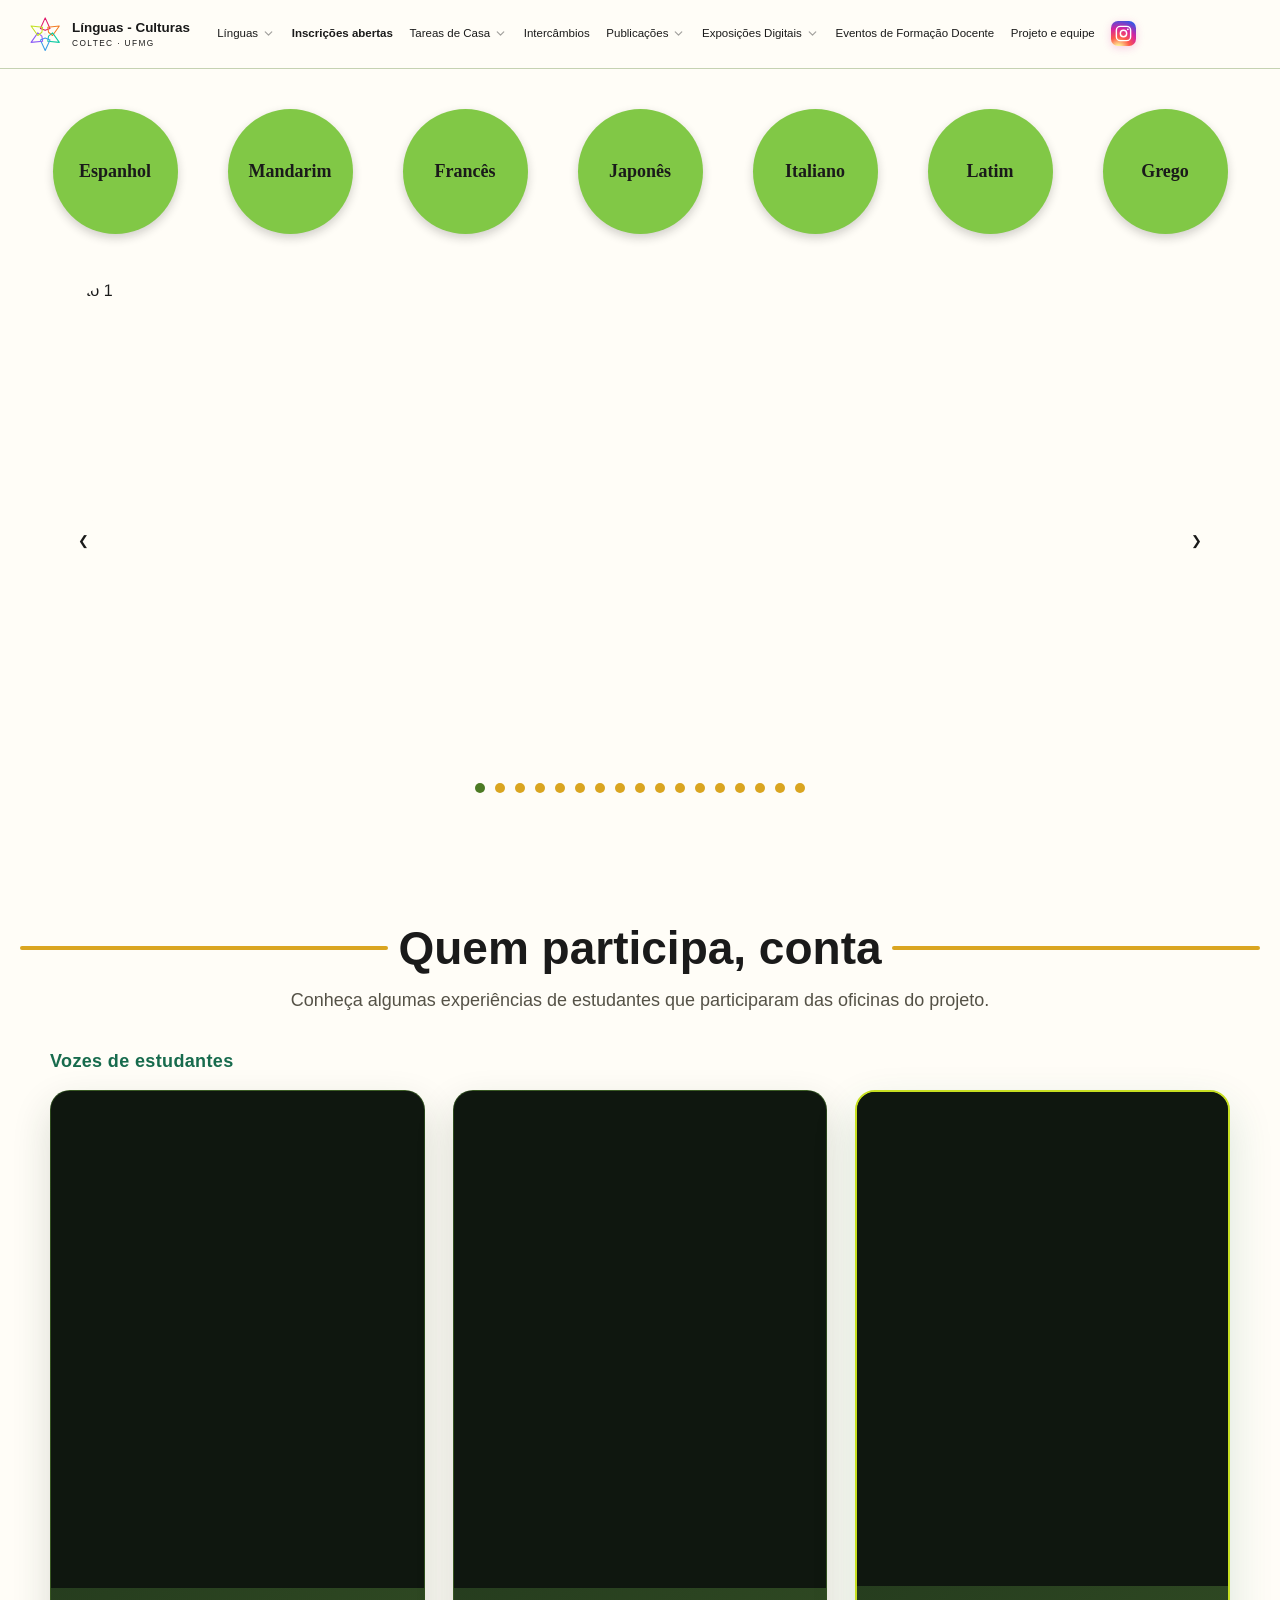
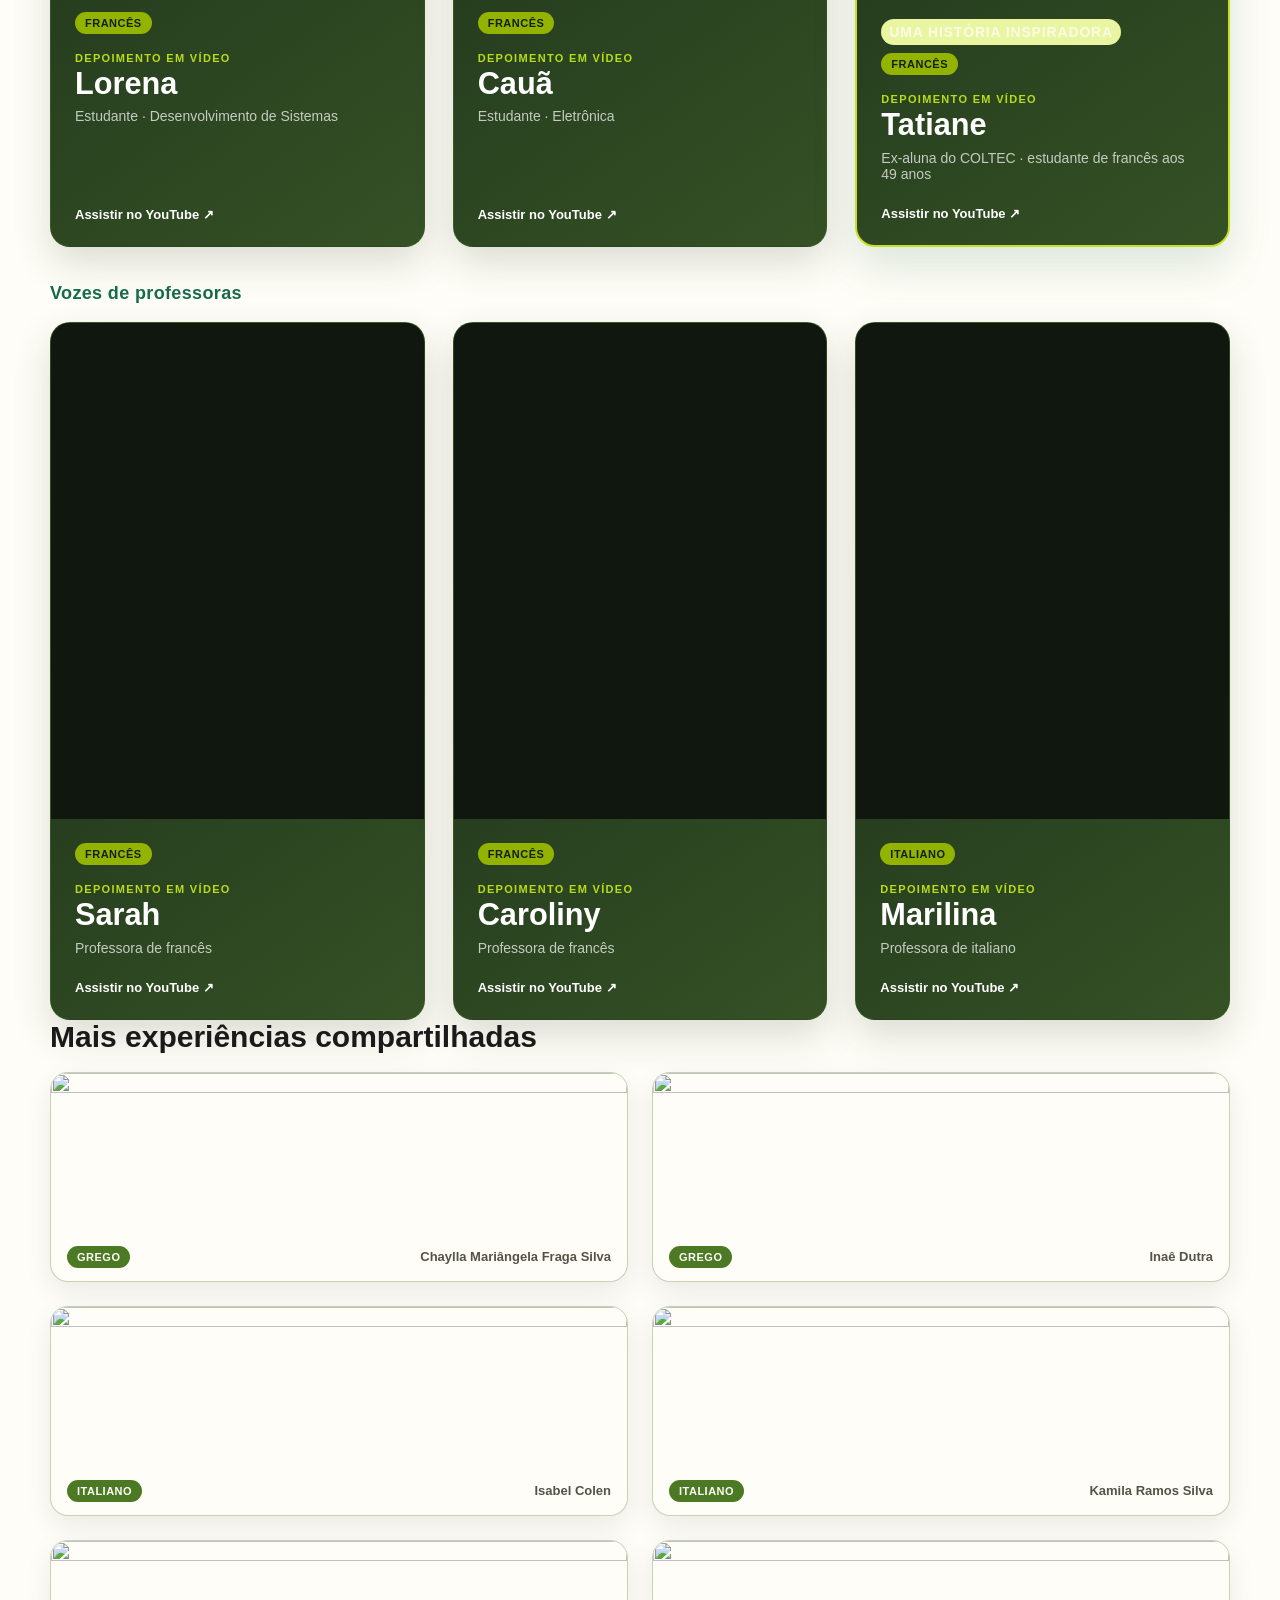
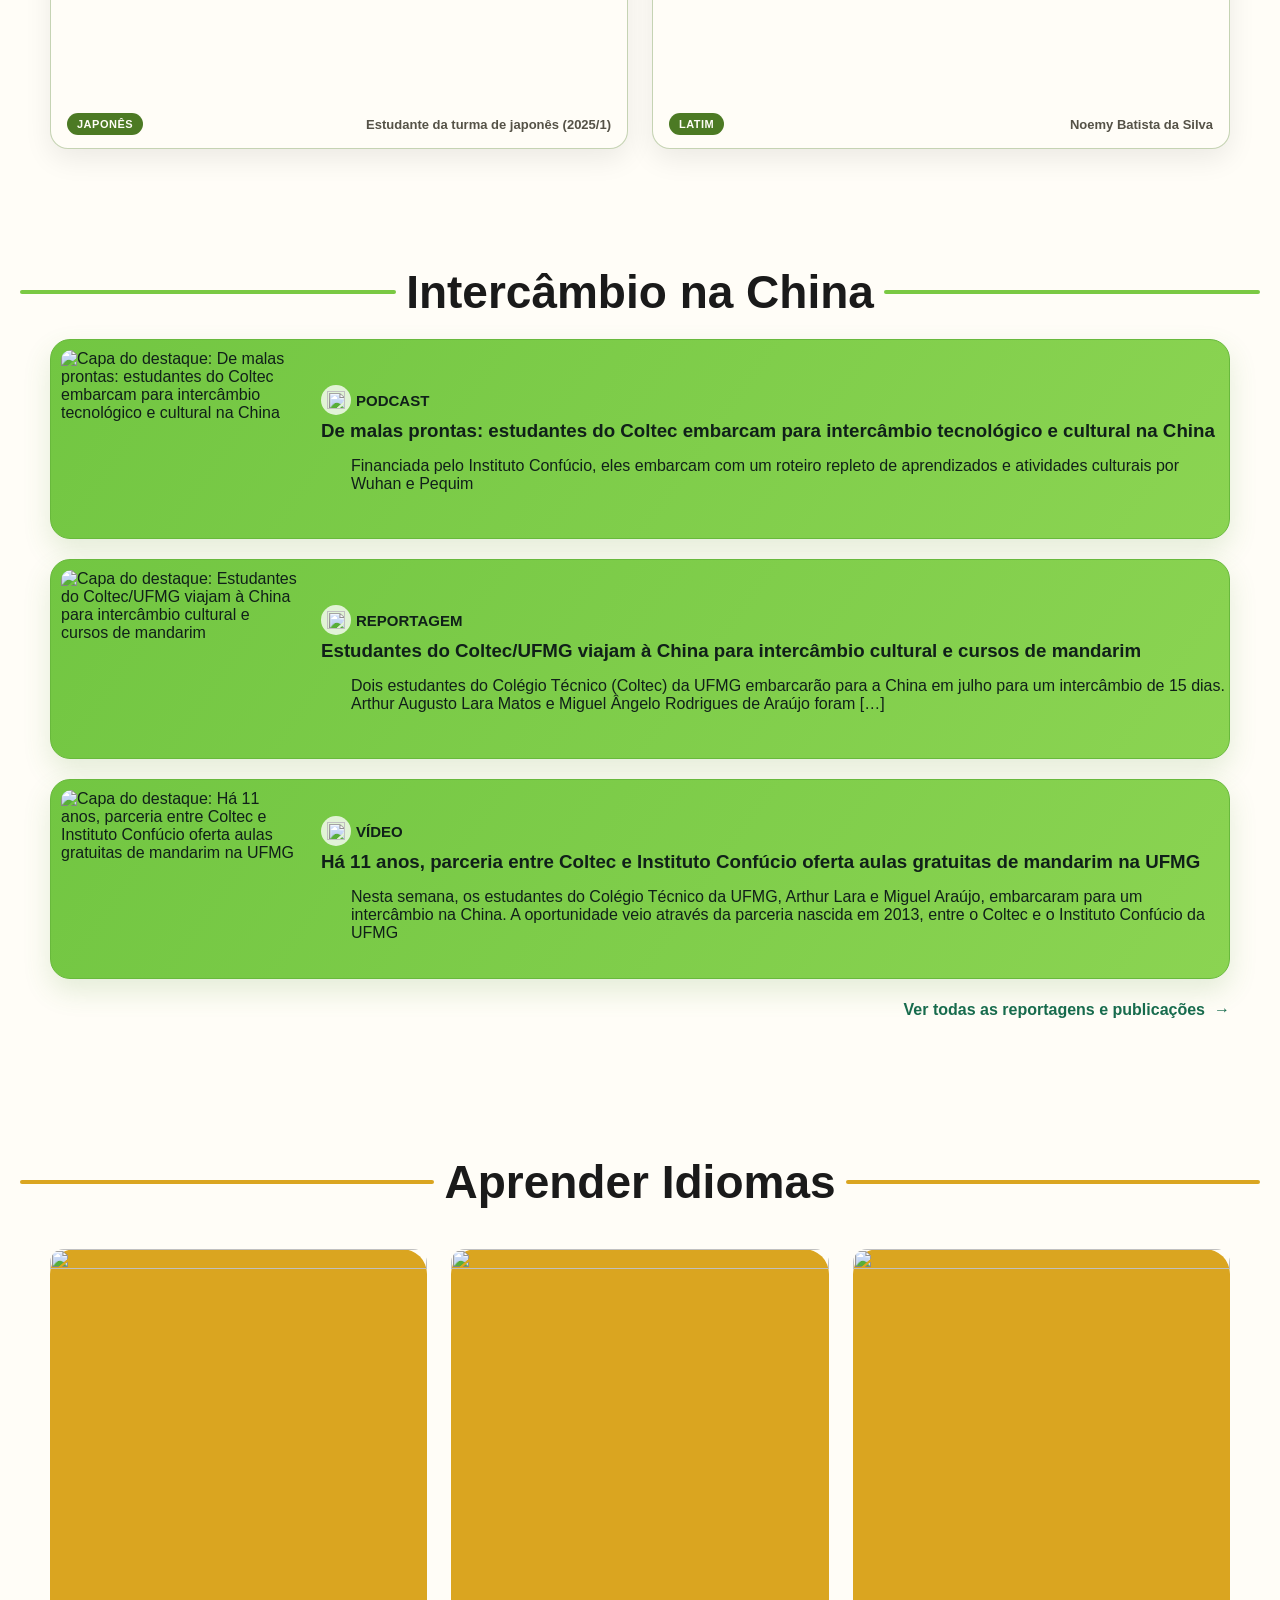
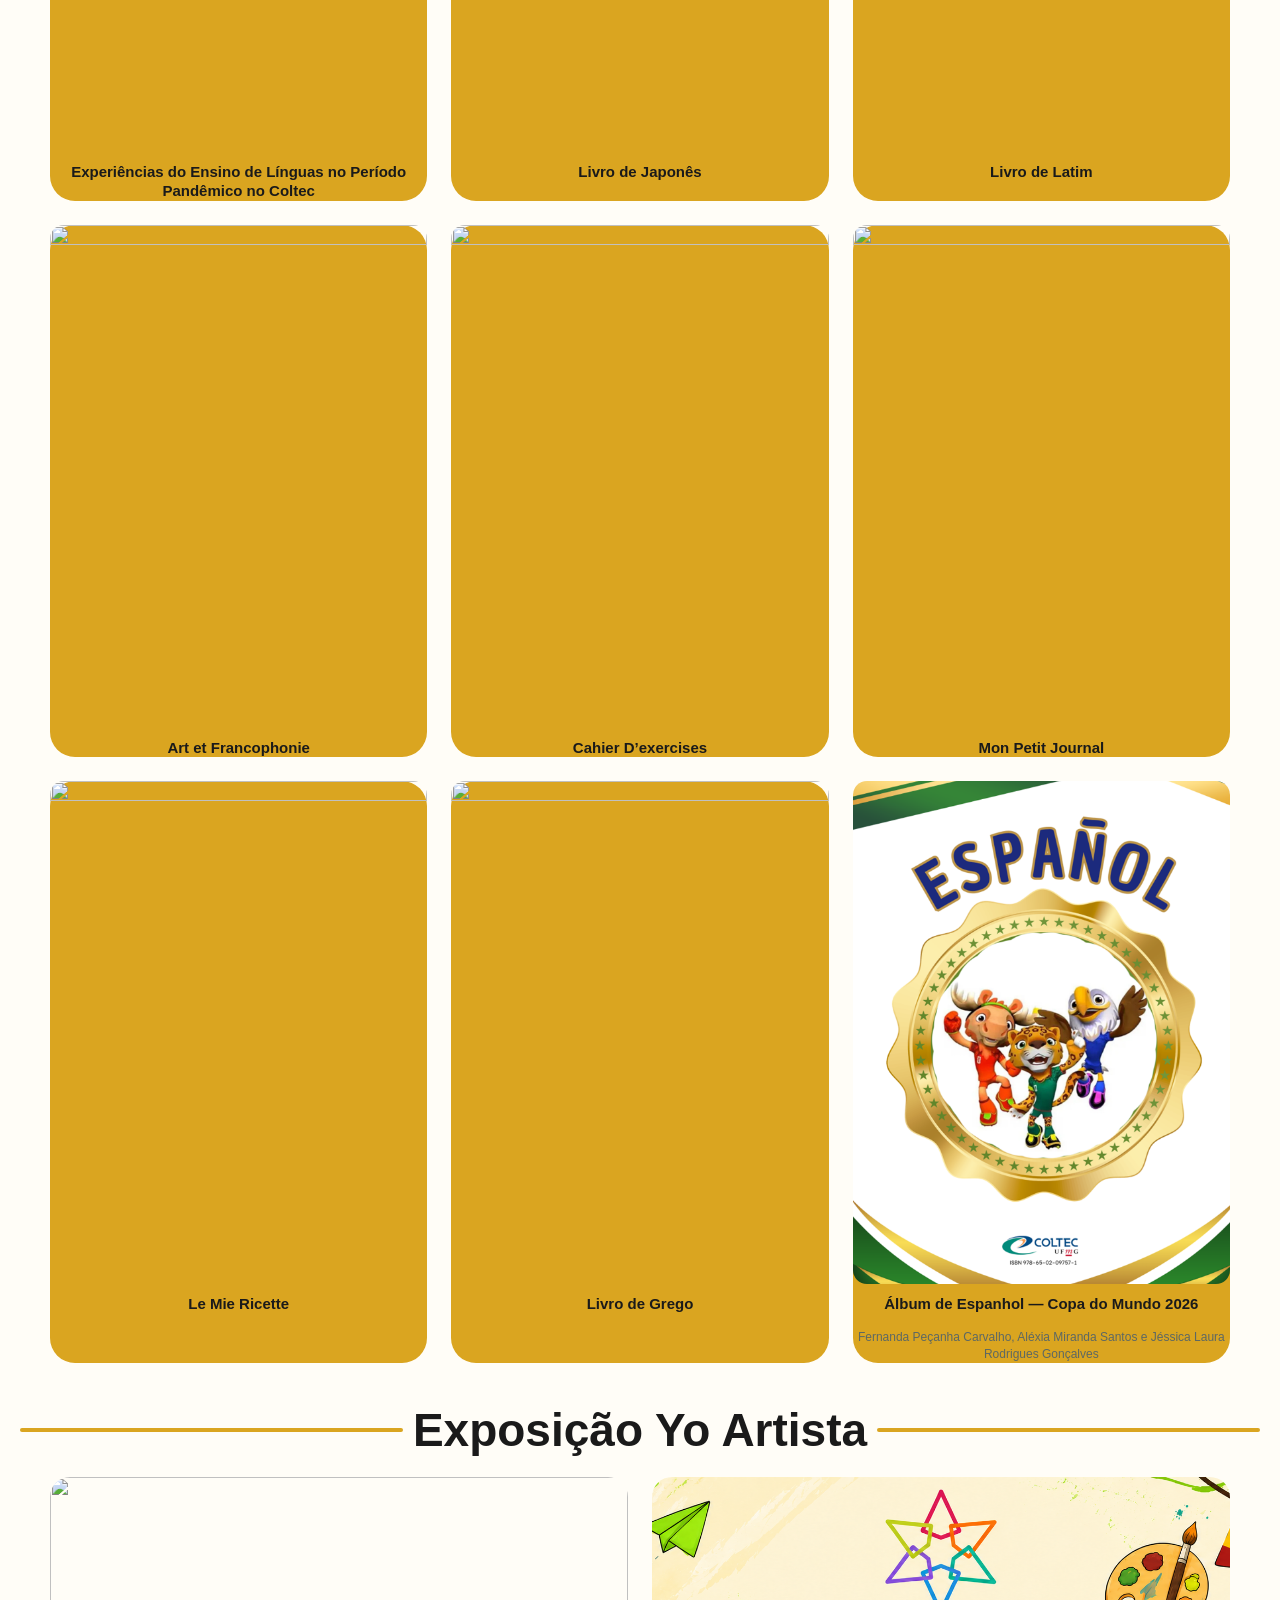
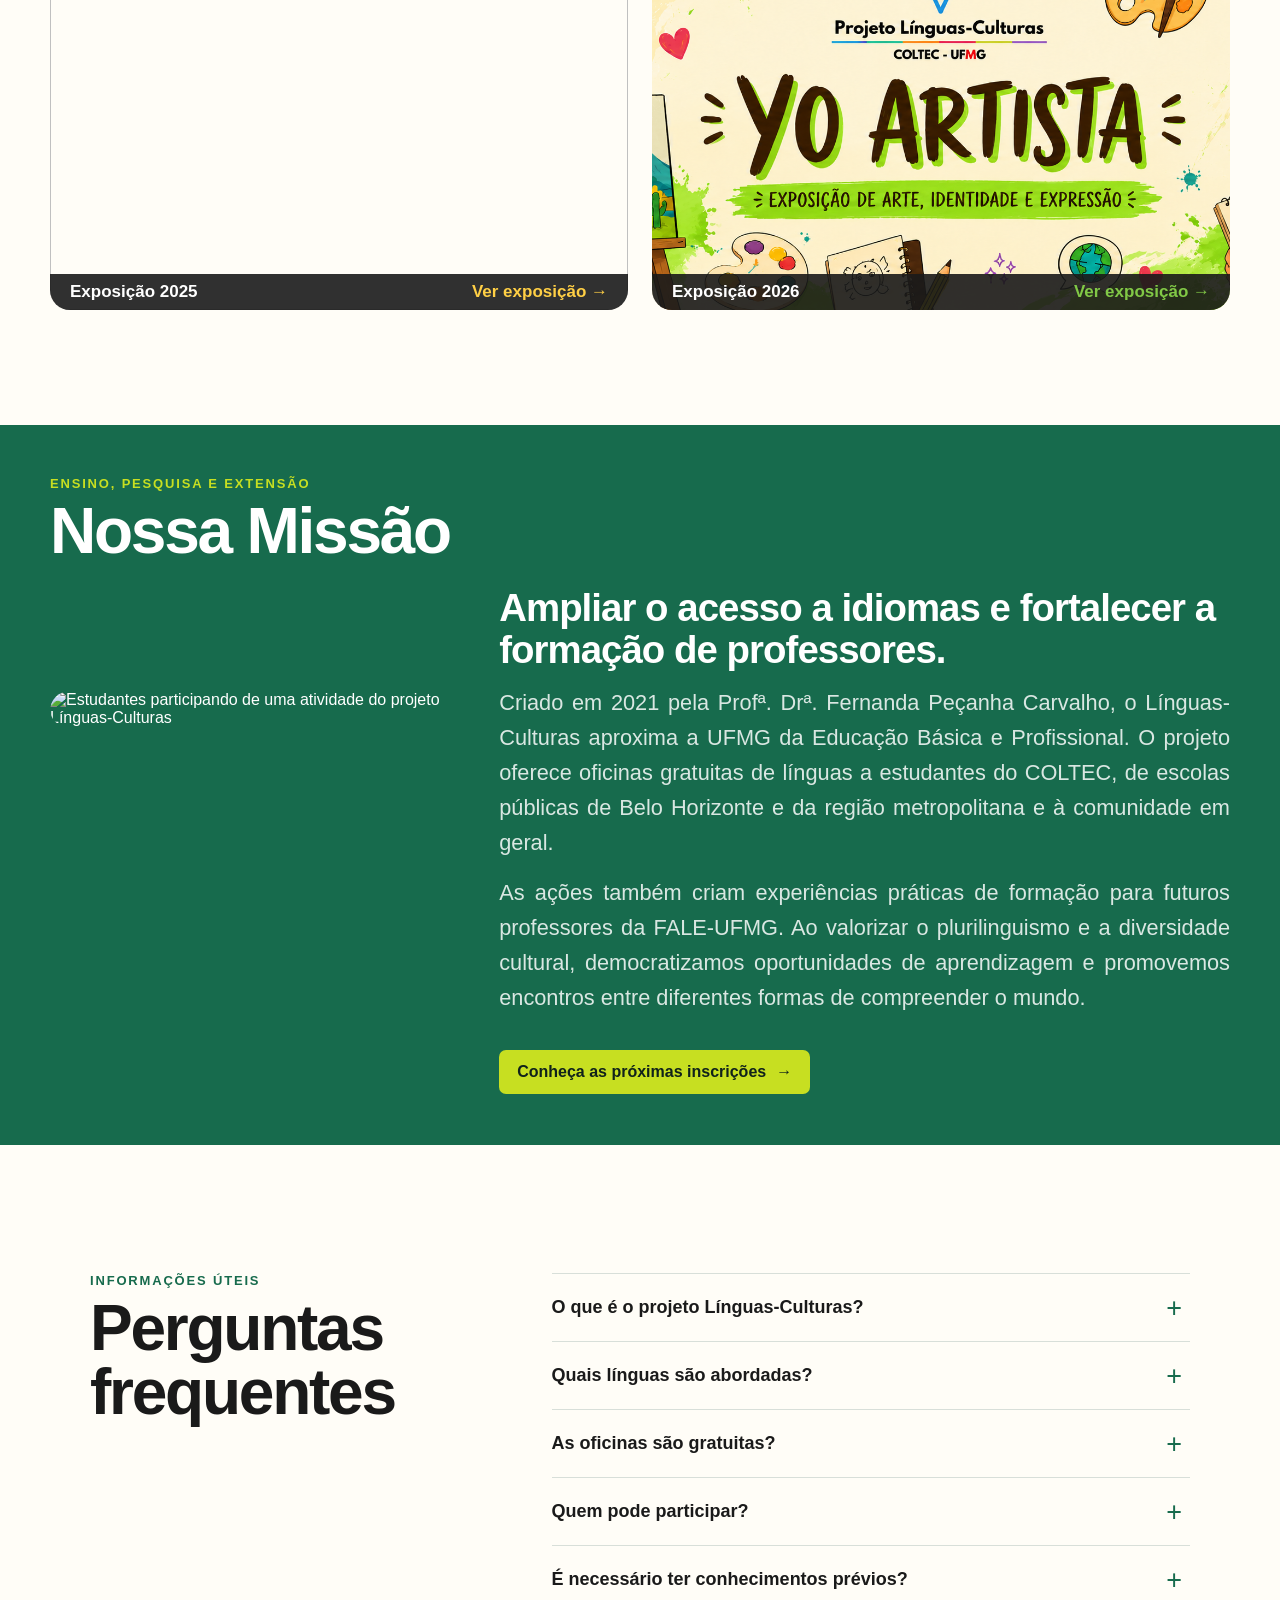
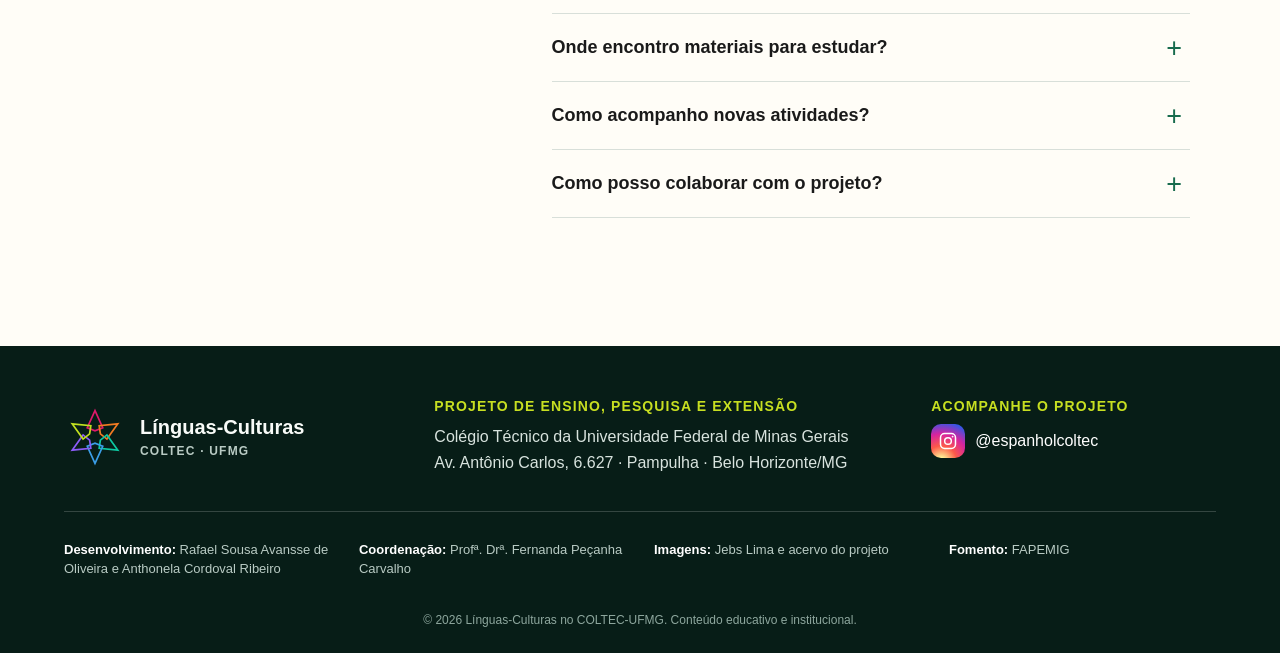
==== commit 0e18d05c: "ajustes no index (add Yo Artista 2026 + justicação texto)" ====
--- a/index.html
+++ b/index.html
@@ -121,17 +121,19 @@
 
   </section>
 
-  <!--EXPOSICAO YO ARTISTA-->
-<h1 class="subtitulo">Exposição Yo Artista</h1>
-<div class="banner">
-    <a href="yoartista2026.html" class="bannerLink">
-        <img src="assets/imagens/yo_artista.png" class="imgBanner" alt="Exposição Yo Artista">
-        <div class="bannerContent">
-            <p>Exposição 2026 de produções artísticas dos alunos de espanhol</p>
-            <span class="bannerButton">Ver Projeto > </span>
-        </div>
-    </a>
-</div>
+  <section class="yo-artista" aria-labelledby="yo-artista-title">
+    <h1 class="subtitulo" id="yo-artista-title">Exposição Yo Artista</h1>
+    <div class="yo-artista-grid">
+      <a class="yo-artista-card yo-artista-card--2025" href="yoartista2025.html" aria-label="Ver exposição Yo Artista 2025">
+        <img src="assets/imagens/yo_artista.png" alt="">
+        <span class="yo-artista-caption"><strong>Exposição 2025</strong><span>Ver exposição →</span></span>
+      </a>
+      <a class="yo-artista-card yo-artista-card--2026" href="yoartista2026.html" aria-label="Ver exposição Yo Artista 2026">
+        <img src="assets/imagens/yo_artista_2026.png" alt="">
+        <span class="yo-artista-caption"><strong>Exposição 2026</strong><span>Ver exposição →</span></span>
+      </a>
+    </div>
+  </section>
 
   <section class="mission-section" aria-labelledby="missao-title">
     <div class="mission-heading">
--- a/assets/css/index.css
+++ b/assets/css/index.css
@@ -600,7 +600,7 @@
     .foto-14 img { object-position: 40% center; }
     .foto-15 img { object-position: center 30%; }
     .foto-16 img { object-position: 60% center; }
-    .foto-17 img { object-position: center 30%; }
+    .foto-17 img { object-position: center 40%; }
     .foto-18 img { object-position: center 30%; }
 
 
@@ -771,57 +771,60 @@
         text-transform: uppercase;
     }
     /*----------------------------------------------  CSS DA EXP. YO ARTISTA -------------------------------------------*/
-    .banner {
-        position: relative; 
-        margin: auto;
+    .yo-artista-grid {
         width: min(1180px, 94vw);
-        height: clamp(300px, 52vw, 620px);
-        max-width: none;
-        border-radius: clamp(20px, 4vw, 60px);
+        margin-inline: auto;
+        display: grid;
+        grid-template-columns: repeat(2, minmax(0, 1fr));
+        gap: clamp(12px, 2vw, 24px);
+    }
+    .yo-artista-card {
+        position: relative;
+        display: block;
+        aspect-ratio: 4 / 3;
         overflow: hidden;
- 
-        cursor: pointer;
-    }
-    .banner:hover .imgBanner {
-        transform: scale(1.05);
-    }
-    .banner::after {
-        inset: 0;
-        content: "";
-        position: absolute;
-        background: rgba(26, 26, 26, 0.62);
-    }
-    .imgBanner {
+        border-radius: 20px;
+    }
+    .yo-artista-card:focus-visible {
+        outline: 3px solid #176b4d;
+        outline-offset: 4px;
+    }
+    .yo-artista-card img {
+        display: block;
         width: 100%;
         height: 100%;
-        transition: transform 0.4s ease;
         object-fit: cover;
-        z-index: -1;
-    }
-    .bannerContent {
+    }
+    .yo-artista-caption {
         position: absolute;
-        bottom: 30px;
-        left: 30px;
-        color: var(--color-creme);
-        z-index: 2;
-        font-family: "Miranda Sans", Helvetica, sans-serif;
-        max-width: 400px;
-    }
-    .bannerContent p {
-        font-size: 16px;
-        margin-bottom: 15px;
-    }
-    .bannerButton {
-        display: inline-block;
-        padding: 10px 18px;
-        background: var(--color-verde-vibrante);
-        color: var(--color-preto);
-        font-weight: bold;
-        border-radius: 8px;
-        transition: 0.3s;
-    }
-    .bannerButton:hover {
-        background: var(--color-creme);
+        inset: auto 0 0;
+        display: flex;
+        justify-content: space-between;
+        align-items: center;
+        gap: 8px;
+        padding: 8px clamp(10px, 2vw, 20px);
+        color: #fff;
+        background: rgba(26, 26, 26, .9);
+        font-size: clamp(13px, 2vw, 17px);
+    }
+    .yo-artista-caption span {
+        color: #ffcf45;
+        font-weight: 700;
+    }
+    .yo-artista-card--2026 .yo-artista-caption span {
+        color: #81c846;
+    }
+    .yo-artista-card:hover .yo-artista-caption span,
+    .yo-artista-card:focus-visible .yo-artista-caption span {
+        text-decoration: underline;
+    }
+
+    @media (max-width: 700px) {
+        .yo-artista-grid {
+            max-width: 420px;
+            grid-template-columns: 1fr;
+        }
+        .yo-artista-card { border-radius: 14px; }
     }
     /*----------------------------------------------- CSS DOS SUBTITULOS -----------------------------------------------*/
     .subtitulo {
@@ -850,9 +853,11 @@
     /*----------------------------------------------- CSS DO CATALOGO DE LIVROS DIDATICOS -----------------------------------------------*/
     .secaoCatalogo {
       display: grid;
-      grid-template-columns: repeat(4, minmax(0, 1fr));
+      grid-template-columns: repeat(3, minmax(0, 1fr));
       gap: 24px;
-      padding: 20px;
+      width: min(1180px, 94vw);
+      margin: 0 auto;
+      padding: 20px 0;
     }
     .livro {
         font-family: "Miranda Sans", Helvetica, sans-serif;
@@ -1016,8 +1021,6 @@
       .destaque-content { padding: 20px; }
       .destaque-content h3 { margin-bottom: 8px; }
       .descricao { margin-left: 0; }
-      .banner { height: clamp(280px, 78vw, 440px); }
-      .bannerContent { right: 22px; bottom: 22px; left: 22px; }
       .presentation { flex-direction: column; }
       .presImg { width: 100%; min-height: 240px; aspect-ratio: 4 / 3; }
       .presContent { flex-basis: auto; }
@@ -1041,24 +1044,24 @@
 .carrossel { margin-top: 0; }
 .depoimentos-section { padding-top: clamp(64px, 8vw, 110px); }
 .secao-destaques { width: min(1180px, 94vw); margin: 0 auto clamp(70px, 9vw, 120px); padding: 0; background: transparent; color: inherit; }
-.subtitulo-intercambio::before, .subtitulo-intercambio::after { background: #176b4d; }
+.subtitulo-intercambio::before, .subtitulo-intercambio::after { background: #7ac943; }
 .secao-destaques #lista-destaques { width: 100%; }
-.secao-destaques .destaque { color: #fff; background: linear-gradient(125deg, #0e5039, #1d7656); border: 1px solid rgba(23,107,77,.24); box-shadow: 0 12px 28px rgba(14,80,57,.12); }
-.secao-destaques .destaque:hover { color: #fff; box-shadow: 0 18px 38px rgba(14,80,57,.22); }
-.secao-destaques .destaque-content, .secao-destaques .descricao, .secao-destaques .categoria { color: #fff; }
-.secao-destaques .icon { background: #e8f2aa; }
+.secao-destaques .destaque { color: #102019; background: linear-gradient(125deg, #72c642, #8bd452); border: 1px solid #68b93c; box-shadow: 0 12px 28px rgba(83,148,48,.16); }
+.secao-destaques .destaque:hover { color: #102019; box-shadow: 0 18px 38px rgba(83,148,48,.25); }
+.secao-destaques .destaque-content, .secao-destaques .descricao, .secao-destaques .categoria { color: #102019; }
+.secao-destaques .icon { background: rgba(255,255,255,.78); }
 .destaques-link { display: flex; justify-content: flex-end; gap: 9px; margin-top: 22px; color: #176b4d !important; font-weight: 750; text-decoration: none !important; }
-.mission-section { margin-top: clamp(72px, 9vw, 126px); padding: clamp(56px, 7vw, 92px) 5%; color: #fff; background: #176b4d; }
-.mission-heading, .mission-section .presentation { width: min(1180px, 100%); margin-inline: auto; }
-.mission-heading { margin-bottom: 34px; }
+.mission-section { margin-top: clamp(72px, 9vw, 126px); padding: clamp(32px, 4vw, 56px) 0; color: #fff; background: #176b4d; }
+.mission-heading, .mission-section .presentation { width: min(1180px, 94vw); margin-inline: auto; }
+.mission-heading { margin-bottom: 24px; }
 .mission-heading p, .faq-heading p { margin: 0 0 8px; color: #c7df21; font-size: 13px; font-weight: 750; letter-spacing: .14em; text-transform: uppercase; }
 .mission-heading h1, .faq-heading h2 { margin: 0; font-size: clamp(38px, 5vw, 68px); line-height: 1; letter-spacing: -.035em; }
-.mission-section .presentation { margin: 0; display: grid; grid-template-columns: minmax(300px, .9fr) minmax(380px, 1.1fr); gap: clamp(32px, 6vw, 78px); align-items: center; }
+.mission-section .presentation { min-height: 0; margin-block: 0; display: grid; grid-template-columns: minmax(0, 34%) minmax(0, 1fr); gap: clamp(24px, 4vw, 48px); align-items: center; }
 .mission-section .presImg { width: 100%; }
 .mission-section .presImg img { width: 100%; aspect-ratio: 4 / 3; object-fit: cover; border-radius: 24px; }
 .mission-section .presContent { width: auto; }
-.mission-section .presEffect { color: #fff; font-size: clamp(26px, 3vw, 42px); line-height: 1.08; }
-.mission-section .text { color: rgba(255,255,255,.84); line-height: 1.72; }
+.mission-section .presEffect { margin-top: 0; color: #fff; font-size: clamp(26px, 3vw, 42px); line-height: 1.08; }
+.mission-section .text { color: rgba(255,255,255,.84); line-height: 1.6; text-align: justify; hyphens: auto; }
 .mission-link { display: inline-flex; gap: 10px; margin-top: 18px; padding: 13px 18px; color: #10221b !important; background: #c7df21; border-radius: 7px; font-weight: 750; text-decoration: none !important; }
 .faq-section { width: min(1100px, 90%); margin: 0 auto; padding: clamp(76px, 10vw, 132px) 0; display: grid; grid-template-columns: .72fr 1.28fr; gap: clamp(40px, 8vw, 110px); }
 .faq-heading p { color: #176b4d; }
@@ -1079,8 +1082,15 @@
 
 @media (max-width: 520px) {
   .secao-destaques { padding-inline: 0; }
-  .mission-section { padding-inline: 6%; }
   .mission-section .presentation { gap: 24px; }
   .faq-list summary { font-size: 16px; }
 }
 .livro-creditos { margin: 5px 0 0; color: #5d6863; font-size: 12px; line-height: 1.4; }
+
+.depoimentos-section[aria-labelledby="depoimentos-todos"] {
+  width: auto;
+}
+.depoimentos-section[aria-labelledby="depoimentos-todos"] > :not(.subtitulo) {
+  width: min(1180px, 94vw);
+  margin-inline: auto;
+}
